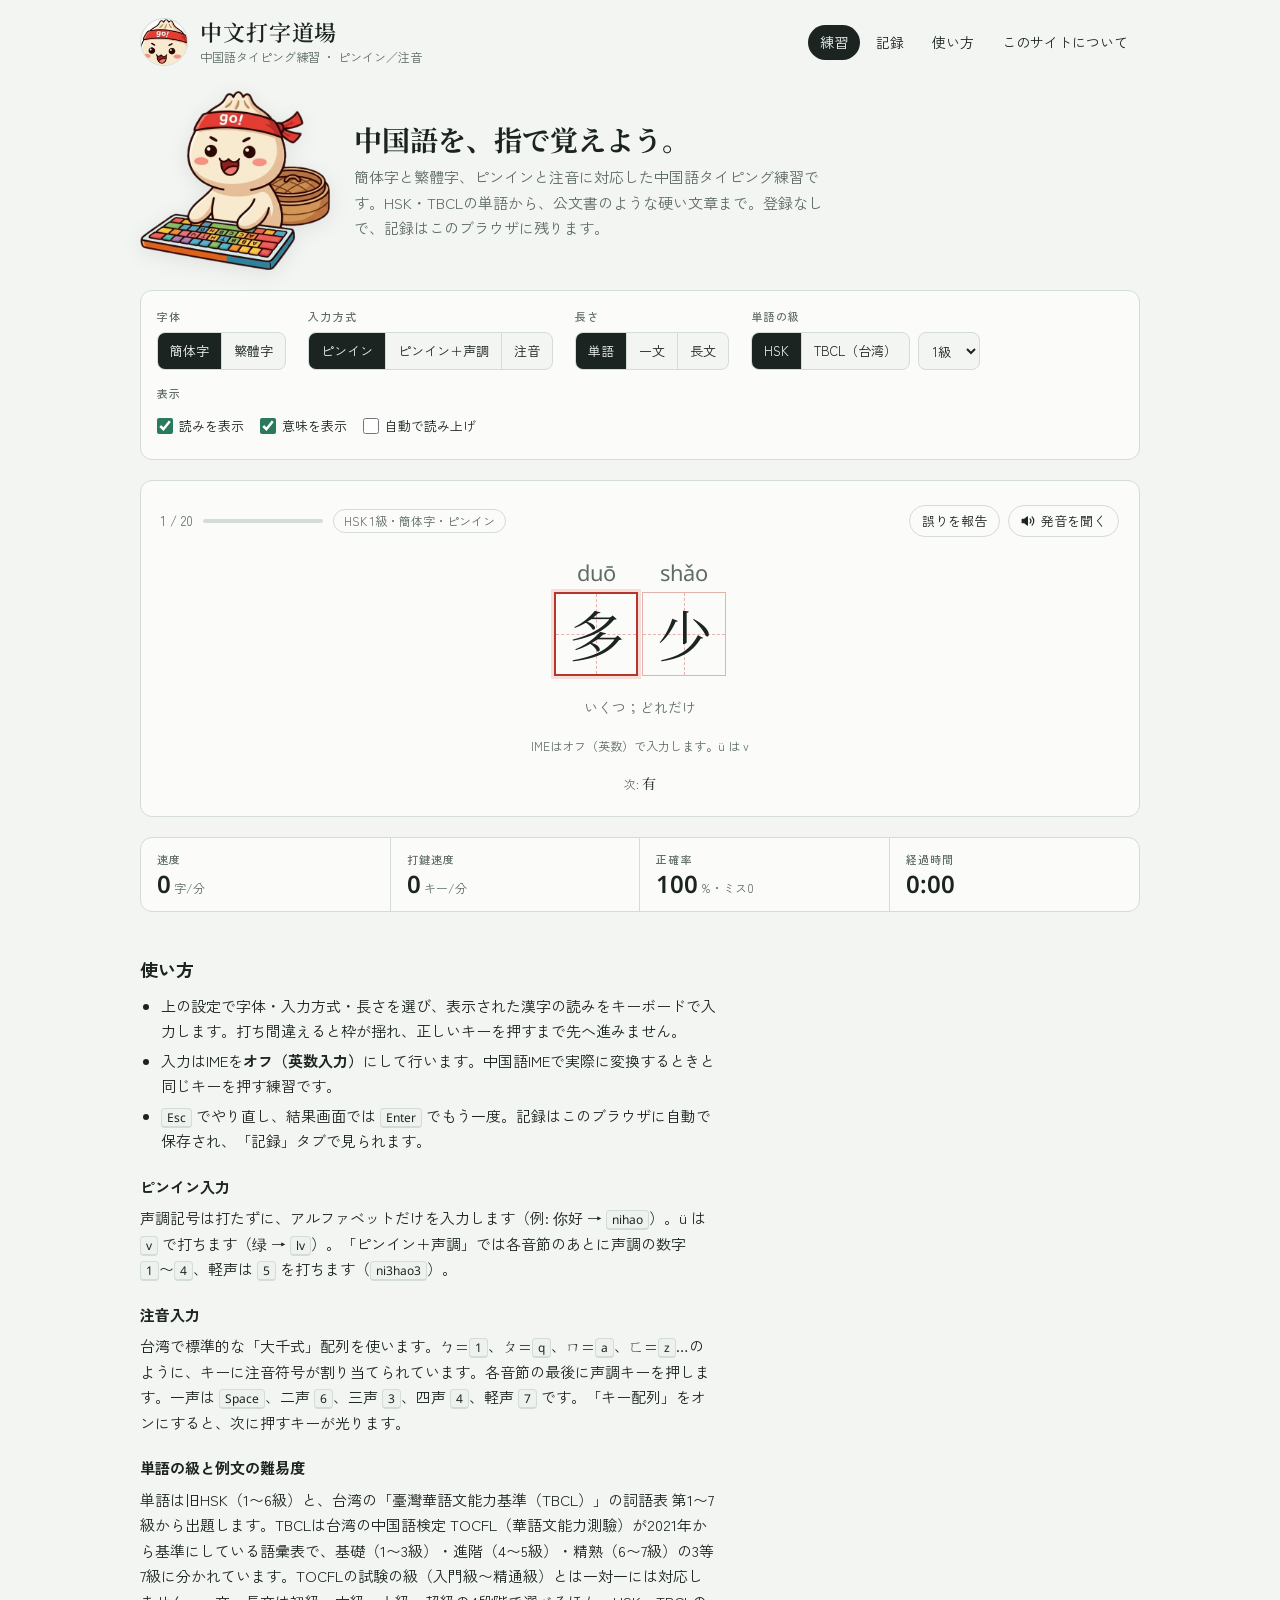
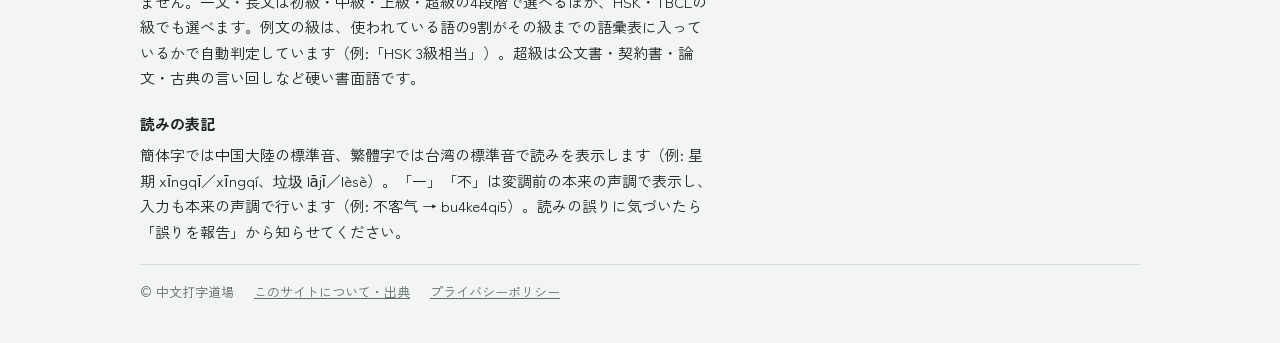
==== index.html @ 404eafd1 "肉まんのキャラクターをサイトに追加 - ヘッダーのロゴとファビコンをキャラクターの顔に - 練習画面の冒頭にキャラクターと紹介文 - 結果画面にキャラクター（ノーミス・自己ベストのときは跳ねる。動きを" ====
<!doctype html>
<html lang="ja">
<head>
<meta charset="utf-8">
<meta name="viewport" content="width=device-width, initial-scale=1, viewport-fit=cover">
<title>中文打字道場 | 中国語タイピング練習（ピンイン・注音）</title>
<meta name="description" content="中国語のタイピングを無料で練習できるサイト。簡体字・繁体字、ピンイン・注音入力に対応。HSK1〜6級と台湾のTBCL（TOCFLの基準）1〜7級の単語、初級〜超級の例文で、入力速度と正確さを記録しながら練習できます。">
<meta property="og:title" content="中文打字道場 — 中国語タイピング練習">
<meta property="og:description" content="簡体字・繁体字、ピンイン・注音に対応した中国語タイピング練習サイト。">
<meta property="og:type" content="website">
<meta property="og:url" content="https://yamataku14.github.io/chinese-typing-dojo/">
<meta property="og:image" content="https://yamataku14.github.io/chinese-typing-dojo/assets/img/og-image.jpg">
<meta name="twitter:card" content="summary_large_image">
<link rel="icon" href="assets/img/mascot-face.png" type="image/png">
<link rel="apple-touch-icon" href="assets/img/mascot-face.png">
<link rel="preconnect" href="https://fonts.googleapis.com">
<link rel="preconnect" href="https://fonts.gstatic.com" crossorigin>
<link rel="stylesheet" href="https://fonts.googleapis.com/css2?family=Noto+Serif+SC:wght@400;600&family=Noto+Serif+TC:wght@400;600&family=Noto+Sans:wght@400;600&family=Noto+Sans+TC:wght@400;500&family=Zen+Kaku+Gothic+New:wght@400;500;700&display=swap">
<link rel="stylesheet" href="assets/css/style.css">
<script type="module" src="assets/js/ads.js"></script>
</head>
<body>
<div class="wrap">
  <header class="site-head">
    <a class="brand" href="./">
      <img class="brand-face" src="assets/img/mascot-face.png" alt="" width="48" height="48">
      <span>
        <p class="brand-name">中文打字道場</p>
        <p class="brand-sub">中国語タイピング練習 ・ ピンイン／注音</p>
      </span>
    </a>
    <nav class="nav" aria-label="ページ">
      <a href="#practice" data-view="practice" aria-current="page">練習</a>
      <a href="#records" data-view="records">記録</a>
      <a href="#guide">使い方</a>
      <a href="about.html">このサイトについて</a>
    </nav>
  </header>

  <main class="wrap" id="practiceView">
    <section class="intro">
      <img class="intro-mascot" src="assets/img/mascot.png" alt="鉢巻きをしてキーボードを打つ肉まんのキャラクター" width="520" height="491">
      <div class="intro-text">
        <h1>中国語を、指で覚えよう。</h1>
        <p>簡体字と繁體字、ピンインと注音に対応した中国語タイピング練習です。HSK・TBCLの単語から、公文書のような硬い文章まで。登録なしで、記録はこのブラウザに残ります。</p>
      </div>
    </section>
    <div class="controls" id="controls">
      <div class="group">
        <span class="label">字体</span>
        <div class="seg" data-key="script">
          <button type="button" data-v="simp">簡体字</button>
          <button type="button" data-v="trad">繁體字</button>
        </div>
      </div>
      <div class="group">
        <span class="label">入力方式</span>
        <div class="seg" data-key="input">
          <button type="button" data-v="pinyin">ピンイン</button>
          <button type="button" data-v="tone">ピンイン＋声調</button>
          <button type="button" data-v="zhuyin">注音</button>
        </div>
      </div>
      <div class="group">
        <span class="label">長さ</span>
        <div class="seg" data-key="length">
          <button type="button" data-v="word">単語</button>
          <button type="button" data-v="sentence">一文</button>
          <button type="button" data-v="passage">長文</button>
        </div>
      </div>
      <div class="group" id="wordGroup">
        <span class="label">単語の級</span>
        <div style="display:flex; gap:8px; flex-wrap:wrap">
          <div class="seg" data-key="source">
            <button type="button" data-v="hsk">HSK</button>
            <button type="button" data-v="tocfl">TBCL（台湾）</button>
          </div>
          <select id="levelSel" aria-label="級"></select>
        </div>
      </div>
      <div class="group" id="diffGroup">
        <span class="label">例文の難易度</span>
        <div style="display:flex; gap:8px; flex-wrap:wrap">
          <div class="seg" data-key="textBasis">
            <button type="button" data-v="difficulty">4段階</button>
            <button type="button" data-v="hsk">HSK級</button>
            <button type="button" data-v="tbcl">TBCL級</button>
          </div>
          <div class="seg" data-key="difficulty" id="diffSeg">
            <button type="button" data-v="beginner">初級</button>
            <button type="button" data-v="intermediate">中級</button>
            <button type="button" data-v="advanced">上級</button>
            <button type="button" data-v="expert">超級</button>
          </div>
          <select id="textLevelSel" aria-label="例文の級"></select>
        </div>
      </div>
      <div class="group">
        <span class="label">表示</span>
        <div class="toggles">
          <label class="toggle"><input type="checkbox" id="showReading"> 読みを表示</label>
          <label class="toggle"><input type="checkbox" id="showMeaning"> 意味を表示</label>
          <label class="toggle"><input type="checkbox" id="autoSpeak"> 自動で読み上げ</label>
          <label class="toggle" id="kbdToggle"><input type="checkbox" id="showKeyboard"> キー配列</label>
        </div>
      </div>
    </div>

    <section class="desk" id="desk" aria-label="タイピング練習">
      <input id="typer" type="text" autocomplete="off" autocorrect="off" autocapitalize="off" spellcheck="false" aria-label="入力欄">
      <div id="play">
        <div style="display:flex; flex-direction:column; gap:16px">
          <div class="desk-top">
            <div class="progress"><span id="count">–</span><span class="bar"><i id="barFill"></i></span><span class="tag" id="courseTag"></span><span class="tag" id="itemLevel" hidden></span></div>
            <div style="display:flex; gap:8px; flex-wrap:wrap">
            <button type="button" class="pill-btn" id="reportBtn">誤りを報告</button>
            <button type="button" class="pill-btn" id="speakBtn">
              <svg viewBox="0 0 24 24" fill="none" stroke="currentColor" stroke-width="2" stroke-linecap="round" stroke-linejoin="round" aria-hidden="true"><path d="M11 5 6 9H2v6h4l5 4V5z" fill="currentColor"/><path d="M15.5 8.5a5 5 0 0 1 0 7"/><path d="M19 5a10 10 0 0 1 0 14"/></svg>
              発音を聞く
            </button>
            </div>
          </div>
          <div class="stage" id="stage"><div class="line" id="line"><p class="loading">読み込み中…</p></div></div>
          <p class="meaning" id="meaning"></p>
          <p class="source" id="itemSrc" hidden>話題の出典: <a target="_blank" rel="noopener"></a></p>
          <p class="hint" id="hint"></p>
          <div class="kbd" id="kbd" hidden></div>
          <p class="next" id="next"></p>
        </div>
      </div>
      <div id="result" class="result" hidden></div>
      <div id="report" class="report" hidden></div>
    </section>

    <div class="stats">
      <div class="stat"><span class="label">速度</span><span class="v" id="sCpm">0<small>字/分</small></span></div>
      <div class="stat"><span class="label">打鍵速度</span><span class="v" id="sKpm">0<small>キー/分</small></span></div>
      <div class="stat"><span class="label">正確率</span><span class="v" id="sAcc">100<small>%</small></span></div>
      <div class="stat"><span class="label">経過時間</span><span class="v" id="sTime">0:00</span></div>
    </div>

    <aside class="ad-slot" data-slot="belowPractice" hidden></aside>

    <article class="article" id="guide">
      <h2>使い方</h2>
      <ul>
        <li>上の設定で字体・入力方式・長さを選び、表示された漢字の読みをキーボードで入力します。打ち間違えると枠が揺れ、正しいキーを押すまで先へ進みません。</li>
        <li>入力はIMEを<strong>オフ（英数入力）</strong>にして行います。中国語IMEで実際に変換するときと同じキーを押す練習です。</li>
        <li><kbd>Esc</kbd> でやり直し、結果画面では <kbd>Enter</kbd> でもう一度。記録はこのブラウザに自動で保存され、「記録」タブで見られます。</li>
      </ul>
      <h3>ピンイン入力</h3>
      <p>声調記号は打たずに、アルファベットだけを入力します（例: 你好 → <kbd>nihao</kbd>）。ü は <kbd>v</kbd> で打ちます（绿 → <kbd>lv</kbd>）。「ピンイン＋声調」では各音節のあとに声調の数字 <kbd>1</kbd>〜<kbd>4</kbd>、軽声は <kbd>5</kbd> を打ちます（<kbd>ni3hao3</kbd>）。</p>
      <h3>注音入力</h3>
      <p>台湾で標準的な「大千式」配列を使います。ㄅ=<kbd>1</kbd>、ㄆ=<kbd>q</kbd>、ㄇ=<kbd>a</kbd>、ㄈ=<kbd>z</kbd>…のように、キーに注音符号が割り当てられています。各音節の最後に声調キーを押します。一声は <kbd>Space</kbd>、二声 <kbd>6</kbd>、三声 <kbd>3</kbd>、四声 <kbd>4</kbd>、軽声 <kbd>7</kbd> です。「キー配列」をオンにすると、次に押すキーが光ります。</p>
      <h3>単語の級と例文の難易度</h3>
      <p>単語は旧HSK（1〜6級）と、台湾の「臺灣華語文能力基準（TBCL）」の詞語表 第1〜7級から出題します。TBCLは台湾の中国語検定 TOCFL（華語文能力測驗）が2021年から基準にしている語彙表で、基礎（1〜3級）・進階（4〜5級）・精熟（6〜7級）の3等7級に分かれています。TOCFLの試験の級（入門級〜精通級）とは一対一には対応しません。一文・長文は初級・中級・上級・超級の4段階で選べるほか、HSK・TBCLの級でも選べます。例文の級は、使われている語の9割がその級までの語彙表に入っているかで自動判定しています（例:「HSK 3級相当」）。超級は公文書・契約書・論文・古典の言い回しなど硬い書面語です。</p>
      <h3>読みの表記</h3>
      <p>簡体字では中国大陸の標準音、繁體字では台湾の標準音で読みを表示します（例: 星期 xīngqī／xīngqí、垃圾 lājī／lèsè）。「一」「不」は変調前の本来の声調で表示し、入力も本来の声調で行います（例: 不客气 → bu4ke4qi5）。読みの誤りに気づいたら「誤りを報告」から知らせてください。</p>
    </article>
  </main>

  <main class="wrap" id="recordsView" hidden>
    <div id="recordsBody"></div>
  </main>

  <aside class="ad-slot" data-slot="footer" hidden></aside>

  <footer class="site-foot">
    <span>© 中文打字道場</span>
    <a href="about.html">このサイトについて・出典</a>
    <a href="privacy.html">プライバシーポリシー</a>
  </footer>
</div>
<script type="module" src="assets/js/app.js"></script>
</body>
</html>
---- assets/css/style.css ----
/* 中文打字道場 — 田字格の練習机。紙の地色、墨の文字、朱の印を差し色に */
:root {
  --paper: #f2f5f1;
  --surface: #fbfcfa;
  --ink: #1c2421;
  --muted: #5f6c66;
  --line: #d3dcd6;
  --grid: #e3b3ab;
  --seal: #b5342b;
  --jade: #2a7a5e;
  --jade-soft: #dcefe6;
  --seal-soft: #f6dedb;
  --key: #eef2ef;
  --f-han: "Noto Serif SC", "Noto Serif TC", "Songti SC", "PMingLiU", serif;
  --f-ui: "Zen Kaku Gothic New", "Hiragino Sans", "Yu Gothic", system-ui, sans-serif;
  --f-py: "Noto Sans", "Helvetica Neue", Arial, sans-serif;
  --f-zy: "Noto Sans TC", "PingFang TC", "Microsoft JhengHei", sans-serif;
  color-scheme: light;
}
@media (prefers-color-scheme: dark) {
  :root:not([data-theme="light"]) {
    --paper: #131816; --surface: #1a201e; --ink: #e5ebe7; --muted: #95a39c; --line: #2c3632;
    --grid: #5b302b; --seal: #e26a5f; --jade: #5fc49d; --jade-soft: #1d3a2f; --seal-soft: #3f2321; --key: #222a27;
    color-scheme: dark;
  }
}
:root[data-theme="dark"] {
  --paper: #131816; --surface: #1a201e; --ink: #e5ebe7; --muted: #95a39c; --line: #2c3632;
  --grid: #5b302b; --seal: #e26a5f; --jade: #5fc49d; --jade-soft: #1d3a2f; --seal-soft: #3f2321; --key: #222a27;
  color-scheme: dark;
}

* { box-sizing: border-box; }
[hidden] { display: none !important; }
html { -webkit-text-size-adjust: 100%; }
body {
  margin: 0; background: var(--paper); color: var(--ink); font-family: var(--f-ui); font-size: 15px; line-height: 1.7;
  padding-left: max(16px, env(safe-area-inset-left, 0px));
  padding-right: max(16px, env(safe-area-inset-right, 0px));
  padding-block: 0 40px;
}
a { color: var(--jade); }
button, select, input { font: inherit; }
button:focus-visible, select:focus-visible, input:focus-visible, a:focus-visible { outline: 2px solid var(--seal); outline-offset: 2px; }
.wrap { max-width: 1000px; margin: 0 auto; display: flex; flex-direction: column; gap: 20px; }

/* ヘッダー */
.site-head {
  display: flex; align-items: center; justify-content: space-between; gap: 12px 20px; flex-wrap: wrap;
  padding-block: 18px 4px;
}
.brand { display: flex; align-items: center; gap: 12px; text-decoration: none; color: var(--ink); }
.brand-face { width: 48px; height: 48px; border-radius: 50%; background: var(--surface); border: 1px solid var(--line); flex: none; object-fit: cover; }

/* 冒頭の紹介（キャラクター） */
.intro { display: flex; align-items: center; gap: 8px 24px; }
.intro-mascot { width: clamp(110px, 20vw, 190px); height: auto; flex: none; filter: drop-shadow(0 4px 10px rgba(0,0,0,.08)); }
.intro-text { display: flex; flex-direction: column; gap: 6px; min-width: 0; max-width: 60ch; }
.intro h1 { font-family: var(--f-han); font-size: clamp(20px, 3.4vw, 28px); margin: 0; text-wrap: balance; line-height: 1.35; }
.intro p { margin: 0; color: var(--muted); }
.result-mascot { width: 120px; height: auto; }
.result-mascot.cheer { animation: hop .6s ease-out 2; }
@keyframes hop { 30% { transform: translateY(-10px) rotate(-3deg); } 60% { transform: translateY(0) rotate(2deg); } }

.seal {
  width: 44px; height: 44px; border-radius: 6px; background: var(--seal); color: var(--paper); flex: none;
  font-family: var(--f-han); font-weight: 600; font-size: 15px; line-height: 1.05;
  display: grid; grid-template-columns: 1fr 1fr; place-items: center; padding: 5px;
}
.brand-name { font-family: var(--f-han); font-weight: 600; font-size: 22px; letter-spacing: .04em; margin: 0; line-height: 1.3; }
.brand-sub { color: var(--muted); font-size: 12px; margin: 0; }
.nav { display: flex; gap: 4px; flex-wrap: wrap; }
.nav a {
  text-decoration: none; color: var(--ink); padding: 6px 12px; border-radius: 999px; font-size: 14px;
}
.nav a[aria-current="page"] { background: var(--ink); color: var(--paper); }
.nav a:hover:not([aria-current="page"]) { background: var(--jade-soft); }

/* 設定 */
.controls {
  display: flex; flex-wrap: wrap; gap: 14px 22px; align-items: flex-end;
  padding: 16px; border: 1px solid var(--line); border-radius: 12px; background: var(--surface);
}
.group { display: flex; flex-direction: column; gap: 6px; min-width: 0; }
.label { font-size: 11px; letter-spacing: .12em; color: var(--muted); font-weight: 500; }
.seg { display: inline-flex; flex-wrap: wrap; border: 1px solid var(--line); border-radius: 8px; overflow: hidden; background: var(--paper); }
.seg button {
  font-size: 13px; border: 0; background: transparent; color: var(--ink);
  padding: 7px 12px; cursor: pointer; border-right: 1px solid var(--line);
}
.seg button:last-child { border-right: 0; }
.seg button[aria-pressed="true"] { background: var(--ink); color: var(--paper); }
.seg button:hover:not([aria-pressed="true"]) { background: var(--jade-soft); }
select {
  font-size: 13px; padding: 7px 10px; border: 1px solid var(--line); border-radius: 8px;
  background: var(--paper); color: var(--ink);
}
.toggles { display: flex; gap: 6px 16px; flex-wrap: wrap; }
.toggle { display: inline-flex; align-items: center; gap: 6px; font-size: 13px; cursor: pointer; padding-block: 6px; }
.toggle input { accent-color: var(--jade); width: 16px; height: 16px; margin: 0; }

/* 練習机 */
.desk {
  position: relative; background: var(--surface); border: 1px solid var(--line); border-radius: 12px;
  padding: 24px 20px 20px; display: flex; flex-direction: column; gap: 16px; cursor: text; min-height: 320px;
}
.desk-top { display: flex; justify-content: space-between; align-items: center; gap: 12px; font-size: 13px; color: var(--muted); flex-wrap: wrap; }
.progress { display: flex; align-items: center; gap: 6px 10px; flex-wrap: wrap; font-variant-numeric: tabular-nums; }
#count { white-space: nowrap; }
.bar { width: 120px; height: 4px; background: var(--line); border-radius: 2px; overflow: hidden; }
.bar i { display: block; height: 100%; background: var(--jade); width: 0; transition: width .2s; }
.tag { border: 1px solid var(--line); border-radius: 999px; padding: 1px 10px; font-size: 12px; }
.pill-btn {
  font-size: 13px; color: var(--ink); background: transparent; border: 1px solid var(--line);
  border-radius: 999px; padding: 4px 12px; cursor: pointer; display: inline-flex; align-items: center; gap: 6px;
}
.pill-btn:hover { border-color: var(--jade); }
.pill-btn svg { width: 14px; height: 14px; }

.stage { max-height: min(56vh, 520px); overflow-y: auto; padding: 4px 2px; }
.line { display: flex; flex-wrap: wrap; justify-content: center; gap: 8px 4px; }
.line.passage { justify-content: flex-start; }
.cell { display: flex; flex-direction: column; align-items: center; gap: 3px; --sz: clamp(54px, 11vw, 84px); min-width: var(--sz); }
.line.sentence .cell { --sz: clamp(40px, 7.6vw, 60px); }
.line.passage .cell { --sz: clamp(34px, 6vw, 46px); }
.rd {
  font-family: var(--f-py); font-size: max(11px, calc(var(--sz) * .26)); min-height: 1.45em; line-height: 1.45;
  color: var(--muted); white-space: nowrap;
}
.rd.zy { font-family: var(--f-zy); letter-spacing: -.02em; }
.rd .t { color: var(--jade); font-weight: 600; }
.rd .tone { font-size: .8em; color: var(--seal); margin-left: 1px; }
.han {
  width: var(--sz); height: var(--sz); position: relative; display: grid; place-items: center;
  font-family: var(--f-han); font-size: calc(var(--sz) * .66); line-height: 1;
  border: 1.5px solid var(--grid); background: var(--surface); transition: color .15s, background .15s;
}
.han::before, .han::after { content: ""; position: absolute; pointer-events: none; }
.han::before { left: 0; right: 0; top: 50%; border-top: 1px dashed var(--grid); }
.han::after { top: 0; bottom: 0; left: 50%; border-left: 1px dashed var(--grid); }
.han span { position: relative; z-index: 1; }
.cell.punct { min-width: 0; }
.cell.punct .han { border-color: transparent; background: transparent; width: calc(var(--sz) * .55); }
.cell.punct .han::before, .cell.punct .han::after { display: none; }
.cell.cur .han { border-color: var(--seal); border-width: 2px; box-shadow: 0 0 0 3px var(--seal-soft); }
.cell.done .han { color: var(--jade); background: var(--jade-soft); }
.cell.miss .han { animation: shake .25s; background: var(--seal-soft); }
@keyframes shake { 25% { transform: translateX(-3px); } 75% { transform: translateX(3px); } }

.meaning { text-align: center; color: var(--muted); font-size: 14px; margin: 0; max-width: 70ch; margin-inline: auto; }
.source { text-align: center; color: var(--muted); font-size: 12px; margin: 4px 0 0; }
.source a { color: inherit; }
.hint { text-align: center; font-size: 12px; color: var(--muted); margin: 0; min-height: 1.6em; }
.hint.warn { color: var(--seal); font-weight: 500; }
.next { text-align: center; font-size: 12px; color: var(--muted); margin: 0; }
.next b { font-family: var(--f-han); font-weight: 400; color: var(--ink); font-size: 14px; }
#typer { position: absolute; left: 0; top: 0; width: 1px; height: 1px; opacity: 0; font-size: 16px; border: 0; padding: 0; }
.loading { text-align: center; color: var(--muted); padding: 60px 0; }

/* 注音キーボード */
.kbd { display: flex; flex-direction: column; gap: 5px; align-items: center; overflow-x: auto; padding-bottom: 2px; }
.kbd-row { display: flex; gap: 5px; }
.kbd-row:nth-child(2) { margin-left: 18px; } .kbd-row:nth-child(3) { margin-left: 30px; } .kbd-row:nth-child(4) { margin-left: 44px; }
.key {
  width: 40px; height: 42px; border: 1px solid var(--line); border-radius: 6px; background: var(--key);
  display: flex; flex-direction: column; align-items: center; justify-content: center; line-height: 1.1; flex: none;
}
.key b { font-family: var(--f-zy); font-size: 16px; font-weight: 500; }
.key small { font-family: var(--f-py); font-size: 10px; color: var(--muted); }
.key.space { width: 220px; }
.key.on { background: var(--seal); border-color: var(--seal); color: #fff; }
.key.on small { color: #fff; }

/* 数値 */
.stats { display: grid; grid-template-columns: repeat(4, 1fr); border: 1px solid var(--line); border-radius: 12px; background: var(--surface); }
.stat { padding: 12px 16px; border-right: 1px solid var(--line); display: flex; flex-direction: column; gap: 2px; min-width: 0; }
.stat:last-child { border-right: 0; }
.stat .v { font-family: var(--f-py); font-size: 24px; font-weight: 600; font-variant-numeric: tabular-nums; line-height: 1.2; }
.stat .v small { font-size: 12px; font-weight: 400; color: var(--muted); margin-left: 3px; font-family: var(--f-ui); }

/* 結果 */
.result { display: flex; flex-direction: column; align-items: center; gap: 16px; text-align: center; padding-block: 8px; }
.result h2 { font-family: var(--f-han); font-weight: 600; font-size: 22px; margin: 0; }
.big { display: flex; gap: 28px; flex-wrap: wrap; justify-content: center; }
.big div { display: flex; flex-direction: column; }
.big .v { font-family: var(--f-py); font-size: 38px; font-weight: 600; line-height: 1.1; font-variant-numeric: tabular-nums; }
.big .k { font-size: 12px; color: var(--muted); letter-spacing: .08em; }
.best { font-size: 13px; color: var(--muted); margin: 0; }
.best.new { color: var(--seal); font-weight: 700; }
.chips { display: flex; gap: 8px; flex-wrap: wrap; justify-content: center; }
.chips span { border: 1px solid var(--line); border-radius: 999px; padding: 2px 12px; font-family: var(--f-py); font-size: 14px; }
.chips span em { font-style: normal; color: var(--seal); font-size: 12px; margin-left: 4px; }
.actions { display: flex; gap: 10px; flex-wrap: wrap; justify-content: center; }
.primary {
  font-weight: 700; background: var(--seal); color: #fff; border: 0; border-radius: 8px; padding: 10px 22px; cursor: pointer;
}
.primary:hover { filter: brightness(1.08); }
.secondary {
  font-weight: 500; background: transparent; color: var(--ink); border: 1px solid var(--line); border-radius: 8px; padding: 9px 18px; cursor: pointer;
}
.secondary:hover { border-color: var(--jade); }
.danger { color: var(--seal); }

/* 誤りの報告 */
.report {
  border-top: 1px dashed var(--line); padding-top: 16px; display: flex; flex-direction: column; gap: 12px; cursor: auto;
}
.report-head { display: flex; justify-content: space-between; align-items: center; gap: 12px; }
.report h3 { margin: 0; font-size: 15px; }
.field { display: flex; flex-direction: column; gap: 6px; border: 0; padding: 0; margin: 0; min-width: 0; }
.field legend { padding: 0; margin-bottom: 6px; }
.report select { max-width: 100%; }
.report textarea {
  font: inherit; font-size: 14px; padding: 8px 10px; border: 1px solid var(--line); border-radius: 8px;
  background: var(--paper); color: var(--ink); resize: vertical; width: 100%;
}
a.primary { text-decoration: none; display: inline-block; }

/* 記録 */
.panel { background: var(--surface); border: 1px solid var(--line); border-radius: 12px; padding: 20px; display: flex; flex-direction: column; gap: 14px; min-width: 0; }
.panel h2 { font-size: 16px; margin: 0; }
.chart svg { width: 100%; height: auto; display: block; }
.chart text { fill: var(--muted); font-family: var(--f-py); font-size: 11px; }
.table-wrap { overflow-x: auto; }
table { border-collapse: collapse; width: 100%; font-size: 13px; font-variant-numeric: tabular-nums; }
th, td { text-align: left; padding: 7px 10px; border-bottom: 1px solid var(--line); white-space: nowrap; }
th { font-weight: 500; color: var(--muted); font-size: 12px; }
td.num, th.num { text-align: right; }
.empty { color: var(--muted); margin: 0; }
.note { font-size: 12px; color: var(--muted); margin: 0; }
.confirm { display: flex; gap: 10px; align-items: center; flex-wrap: wrap; font-size: 13px; }

/* 広告枠 */
.ad-slot { min-height: 100px; display: flex; flex-direction: column; align-items: center; gap: 4px; }
.ad-slot::before { content: "スポンサーリンク"; font-size: 10px; color: var(--muted); letter-spacing: .1em; }
.ad-slot ins { width: 100%; }

/* 読み物 */
.article { max-width: 72ch; display: flex; flex-direction: column; gap: 6px; }
.article h1 { font-family: var(--f-han); font-size: 26px; margin: 10px 0 6px; text-wrap: balance; }
.article h2 { font-size: 18px; margin: 22px 0 2px; text-wrap: balance; }
.article h3 { font-size: 15px; margin: 14px 0 0; }
.article p, .article li { margin: 0; }
.article ul { margin: 0; padding-left: 1.4em; display: flex; flex-direction: column; gap: 4px; }
kbd { font-family: var(--f-py); font-size: 12px; border: 1px solid var(--line); border-bottom-width: 2px; border-radius: 4px; padding: 0 5px; background: var(--key); }

.site-foot { border-top: 1px solid var(--line); padding-top: 16px; display: flex; gap: 8px 20px; flex-wrap: wrap; font-size: 13px; color: var(--muted); }
.site-foot a { color: var(--muted); }

@media (max-width: 640px) {
  .stats { grid-template-columns: repeat(2, 1fr); }
  .stat:nth-child(2) { border-right: 0; }
  .stat:nth-child(-n+2) { border-bottom: 1px solid var(--line); }
  .desk { padding: 18px 10px 14px; }
  .bar { width: 70px; }
  .key { width: 28px; height: 36px; } .key b { font-size: 13px; } .key.space { width: 150px; }
  .kbd-row:nth-child(n) { margin-left: 0; }
  .kbd-row { gap: 3px; } .kbd { gap: 3px; }
}
@media (max-width: 520px) {
  .intro { gap: 4px 14px; }
  .intro p { font-size: 13px; }
}
@media (prefers-reduced-motion: reduce) {
  .result-mascot.cheer { animation: none; }
  .cell.miss .han { animation: none; }
  .bar i, .han { transition: none; }
}
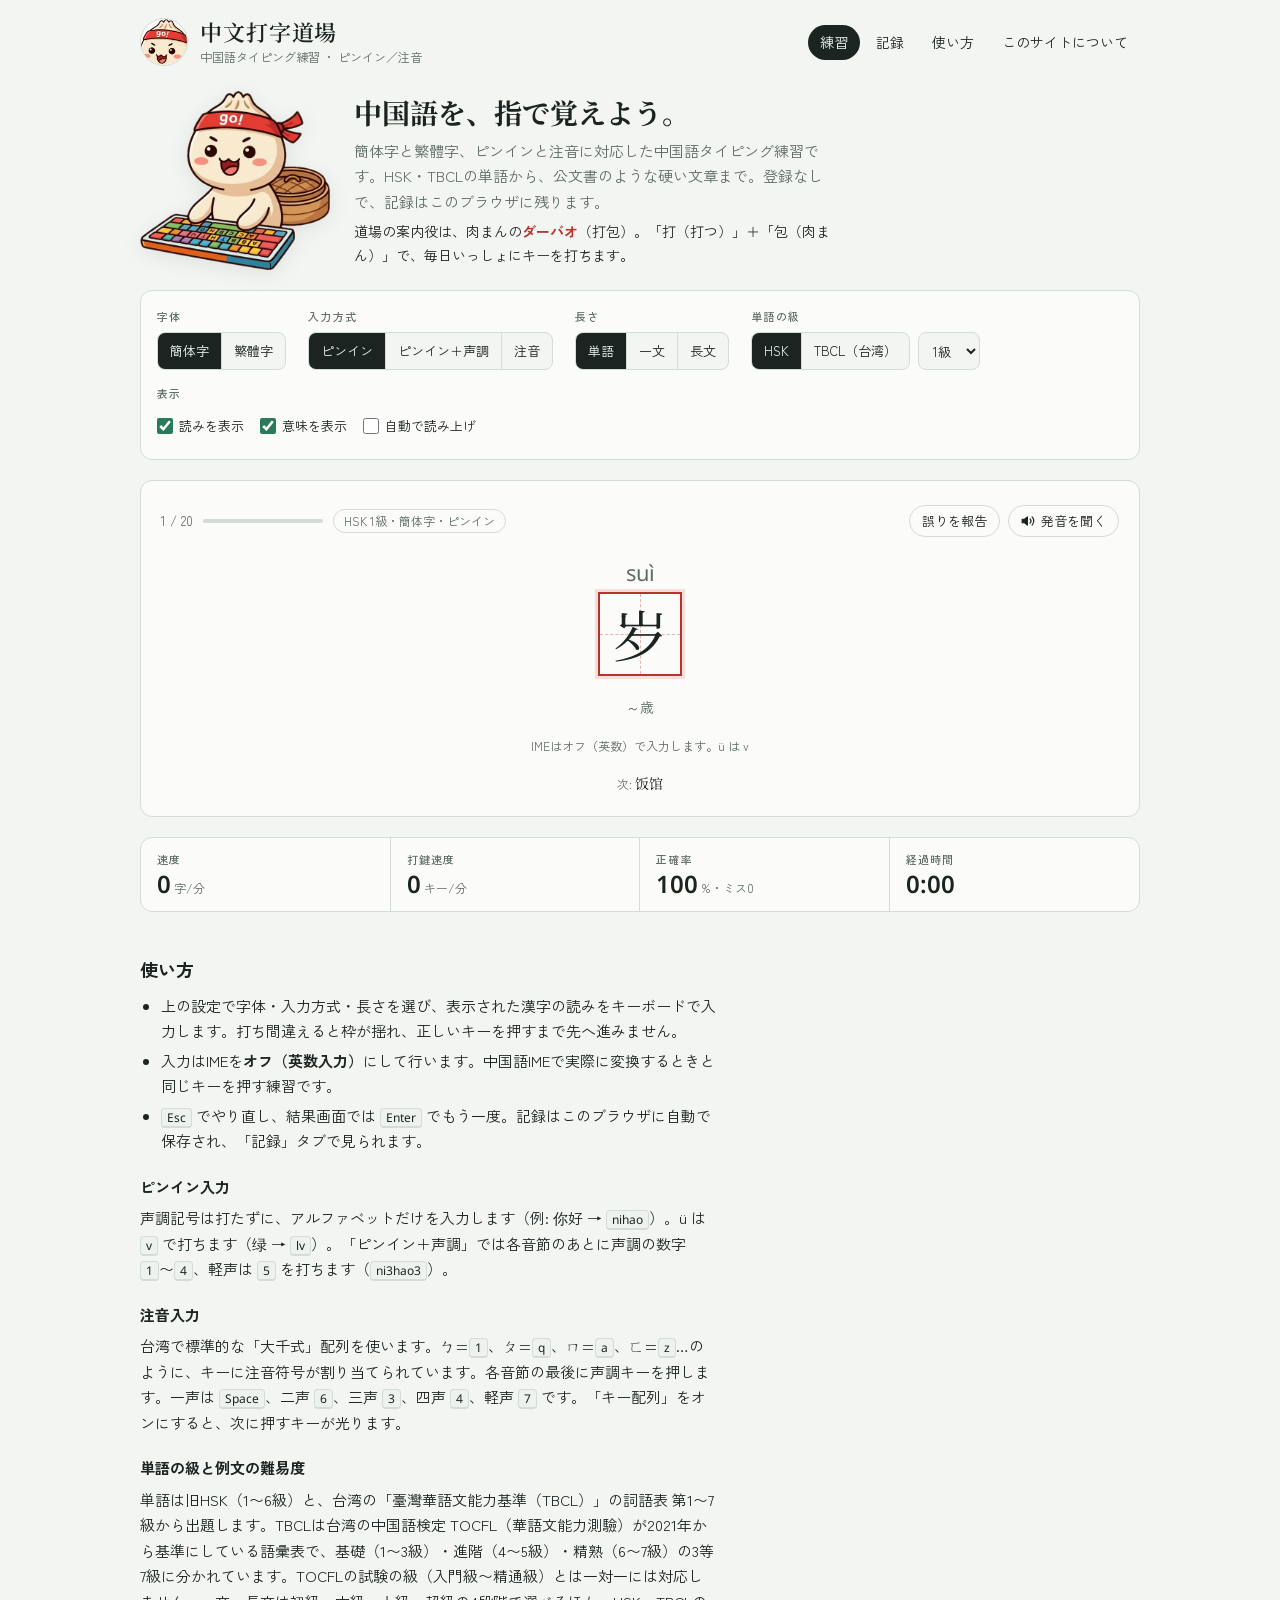
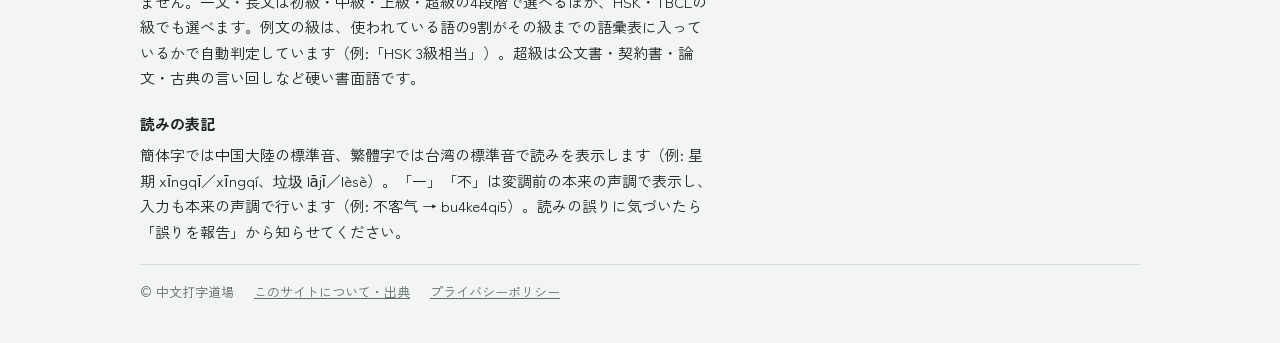
==== commit 6cb122c7: "キャラクターの名前を「ダーバオ（打包）」に 紹介文・結果画面のひとこと・このサイトについてに名前と由来を追加。  Co-Authored-By: Claude Opus 5.5 <noreply@an" ====
--- a/index.html
+++ b/index.html
@@ -39,10 +39,11 @@
 
   <main class="wrap" id="practiceView">
     <section class="intro">
-      <img class="intro-mascot" src="assets/img/mascot.png" alt="鉢巻きをしてキーボードを打つ肉まんのキャラクター" width="520" height="491">
+      <img class="intro-mascot" src="assets/img/mascot.png" alt="鉢巻きをしてキーボードを打つ肉まんのキャラクター、ダーバオ" width="520" height="491">
       <div class="intro-text">
         <h1>中国語を、指で覚えよう。</h1>
         <p>簡体字と繁體字、ピンインと注音に対応した中国語タイピング練習です。HSK・TBCLの単語から、公文書のような硬い文章まで。登録なしで、記録はこのブラウザに残ります。</p>
+        <p class="intro-name">道場の案内役は、肉まんの<strong>ダーバオ</strong>（打包）。「打（打つ）」＋「包（肉まん）」で、毎日いっしょにキーを打ちます。</p>
       </div>
     </section>
     <div class="controls" id="controls">
--- a/assets/css/style.css
+++ b/assets/css/style.css
@@ -58,6 +58,8 @@
 .intro-text { display: flex; flex-direction: column; gap: 6px; min-width: 0; max-width: 60ch; }
 .intro h1 { font-family: var(--f-han); font-size: clamp(20px, 3.4vw, 28px); margin: 0; text-wrap: balance; line-height: 1.35; }
 .intro p { margin: 0; color: var(--muted); }
+.intro .intro-name { color: var(--ink); font-size: 14px; }
+.intro-name strong { color: var(--seal); }
 .result-mascot { width: 120px; height: auto; }
 .result-mascot.cheer { animation: hop .6s ease-out 2; }
 @keyframes hop { 30% { transform: translateY(-10px) rotate(-3deg); } 60% { transform: translateY(0) rotate(2deg); } }
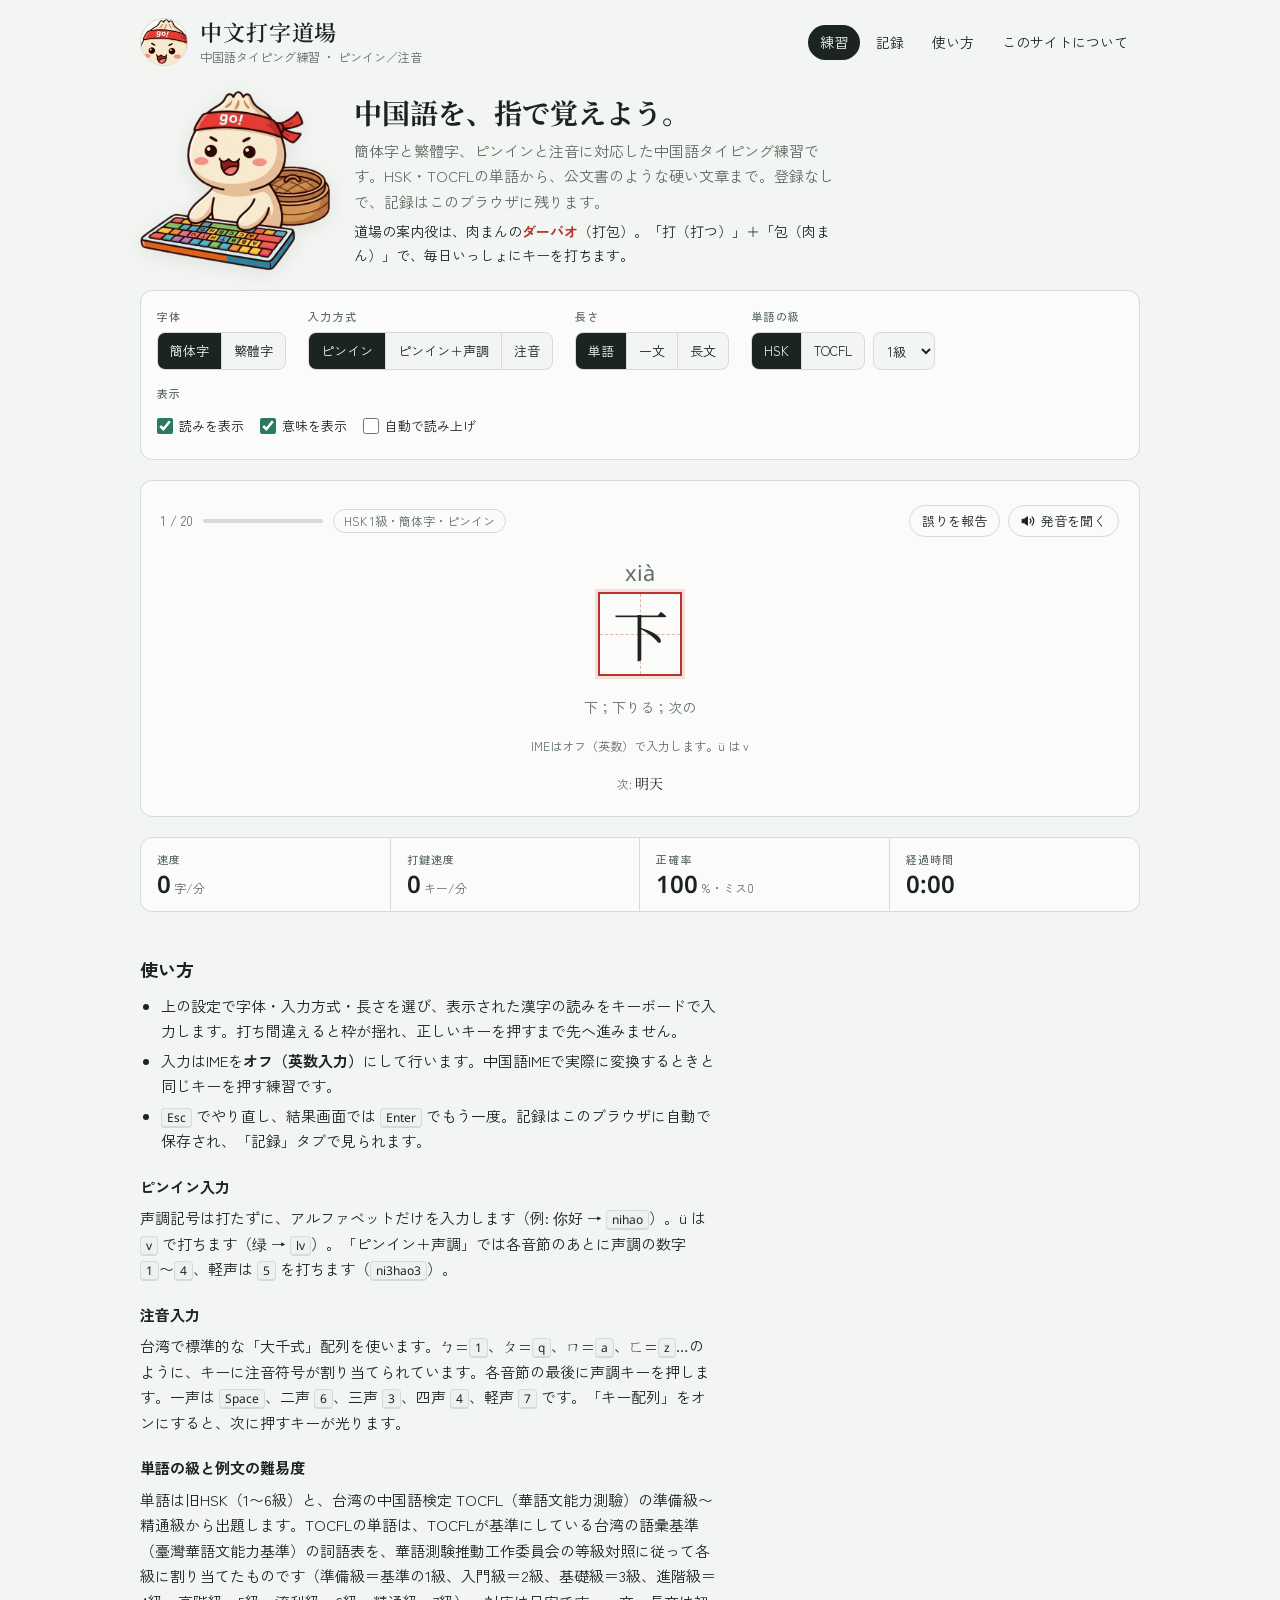
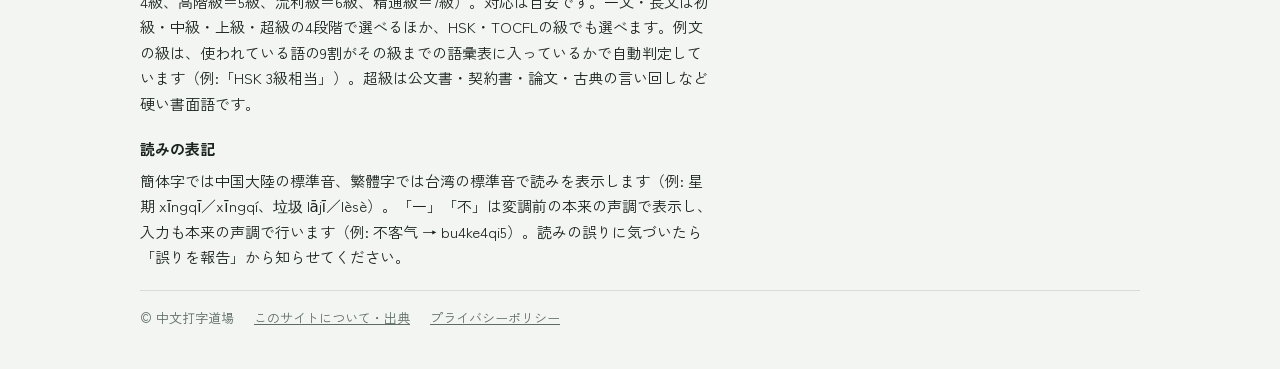
==== commit bb814846: "台湾の単語・例文の級を TOCFL の級名（準備級〜精通級）で表示 語彙基準（TBCL）の第1〜7級を、華測会の等級対照に従って 準備級・入門級・基礎級・進階級・高階級・流利級・精通級に当てる。 内部" ====
--- a/index.html
+++ b/index.html
@@ -4,7 +4,7 @@
 <meta charset="utf-8">
 <meta name="viewport" content="width=device-width, initial-scale=1, viewport-fit=cover">
 <title>中文打字道場 | 中国語タイピング練習（ピンイン・注音）</title>
-<meta name="description" content="中国語のタイピングを無料で練習できるサイト。簡体字・繁体字、ピンイン・注音入力に対応。HSK1〜6級と台湾のTBCL（TOCFLの基準）1〜7級の単語、初級〜超級の例文で、入力速度と正確さを記録しながら練習できます。">
+<meta name="description" content="中国語のタイピングを無料で練習できるサイト。簡体字・繁体字、ピンイン・注音入力に対応。HSK1〜6級とTOCFL準備級〜精通級の単語、初級〜超級の例文で、入力速度と正確さを記録しながら練習できます。">
 <meta property="og:title" content="中文打字道場 — 中国語タイピング練習">
 <meta property="og:description" content="簡体字・繁体字、ピンイン・注音に対応した中国語タイピング練習サイト。">
 <meta property="og:type" content="website">
@@ -42,7 +42,7 @@
       <img class="intro-mascot" src="assets/img/mascot.png" alt="鉢巻きをしてキーボードを打つ肉まんのキャラクター、ダーバオ" width="520" height="491">
       <div class="intro-text">
         <h1>中国語を、指で覚えよう。</h1>
-        <p>簡体字と繁體字、ピンインと注音に対応した中国語タイピング練習です。HSK・TBCLの単語から、公文書のような硬い文章まで。登録なしで、記録はこのブラウザに残ります。</p>
+        <p>簡体字と繁體字、ピンインと注音に対応した中国語タイピング練習です。HSK・TOCFLの単語から、公文書のような硬い文章まで。登録なしで、記録はこのブラウザに残ります。</p>
         <p class="intro-name">道場の案内役は、肉まんの<strong>ダーバオ</strong>（打包）。「打（打つ）」＋「包（肉まん）」で、毎日いっしょにキーを打ちます。</p>
       </div>
     </section>
@@ -75,7 +75,7 @@
         <div style="display:flex; gap:8px; flex-wrap:wrap">
           <div class="seg" data-key="source">
             <button type="button" data-v="hsk">HSK</button>
-            <button type="button" data-v="tocfl">TBCL（台湾）</button>
+            <button type="button" data-v="tocfl">TOCFL</button>
           </div>
           <select id="levelSel" aria-label="級"></select>
         </div>
@@ -86,7 +86,7 @@
           <div class="seg" data-key="textBasis">
             <button type="button" data-v="difficulty">4段階</button>
             <button type="button" data-v="hsk">HSK級</button>
-            <button type="button" data-v="tbcl">TBCL級</button>
+            <button type="button" data-v="tbcl">TOCFL級</button>
           </div>
           <div class="seg" data-key="difficulty" id="diffSeg">
             <button type="button" data-v="beginner">初級</button>
@@ -155,7 +155,7 @@
       <h3>注音入力</h3>
       <p>台湾で標準的な「大千式」配列を使います。ㄅ=<kbd>1</kbd>、ㄆ=<kbd>q</kbd>、ㄇ=<kbd>a</kbd>、ㄈ=<kbd>z</kbd>…のように、キーに注音符号が割り当てられています。各音節の最後に声調キーを押します。一声は <kbd>Space</kbd>、二声 <kbd>6</kbd>、三声 <kbd>3</kbd>、四声 <kbd>4</kbd>、軽声 <kbd>7</kbd> です。「キー配列」をオンにすると、次に押すキーが光ります。</p>
       <h3>単語の級と例文の難易度</h3>
-      <p>単語は旧HSK（1〜6級）と、台湾の「臺灣華語文能力基準（TBCL）」の詞語表 第1〜7級から出題します。TBCLは台湾の中国語検定 TOCFL（華語文能力測驗）が2021年から基準にしている語彙表で、基礎（1〜3級）・進階（4〜5級）・精熟（6〜7級）の3等7級に分かれています。TOCFLの試験の級（入門級〜精通級）とは一対一には対応しません。一文・長文は初級・中級・上級・超級の4段階で選べるほか、HSK・TBCLの級でも選べます。例文の級は、使われている語の9割がその級までの語彙表に入っているかで自動判定しています（例:「HSK 3級相当」）。超級は公文書・契約書・論文・古典の言い回しなど硬い書面語です。</p>
+      <p>単語は旧HSK（1〜6級）と、台湾の中国語検定 TOCFL（華語文能力測驗）の準備級〜精通級から出題します。TOCFLの単語は、TOCFLが基準にしている台湾の語彙基準（臺灣華語文能力基準）の詞語表を、華語測験推動工作委員会の等級対照に従って各級に割り当てたものです（準備級＝基準の1級、入門級＝2級、基礎級＝3級、進階級＝4級、高階級＝5級、流利級＝6級、精通級＝7級）。対応は目安です。一文・長文は初級・中級・上級・超級の4段階で選べるほか、HSK・TOCFLの級でも選べます。例文の級は、使われている語の9割がその級までの語彙表に入っているかで自動判定しています（例:「HSK 3級相当」）。超級は公文書・契約書・論文・古典の言い回しなど硬い書面語です。</p>
       <h3>読みの表記</h3>
       <p>簡体字では中国大陸の標準音、繁體字では台湾の標準音で読みを表示します（例: 星期 xīngqī／xīngqí、垃圾 lājī／lèsè）。「一」「不」は変調前の本来の声調で表示し、入力も本来の声調で行います（例: 不客气 → bu4ke4qi5）。読みの誤りに気づいたら「誤りを報告」から知らせてください。</p>
     </article>
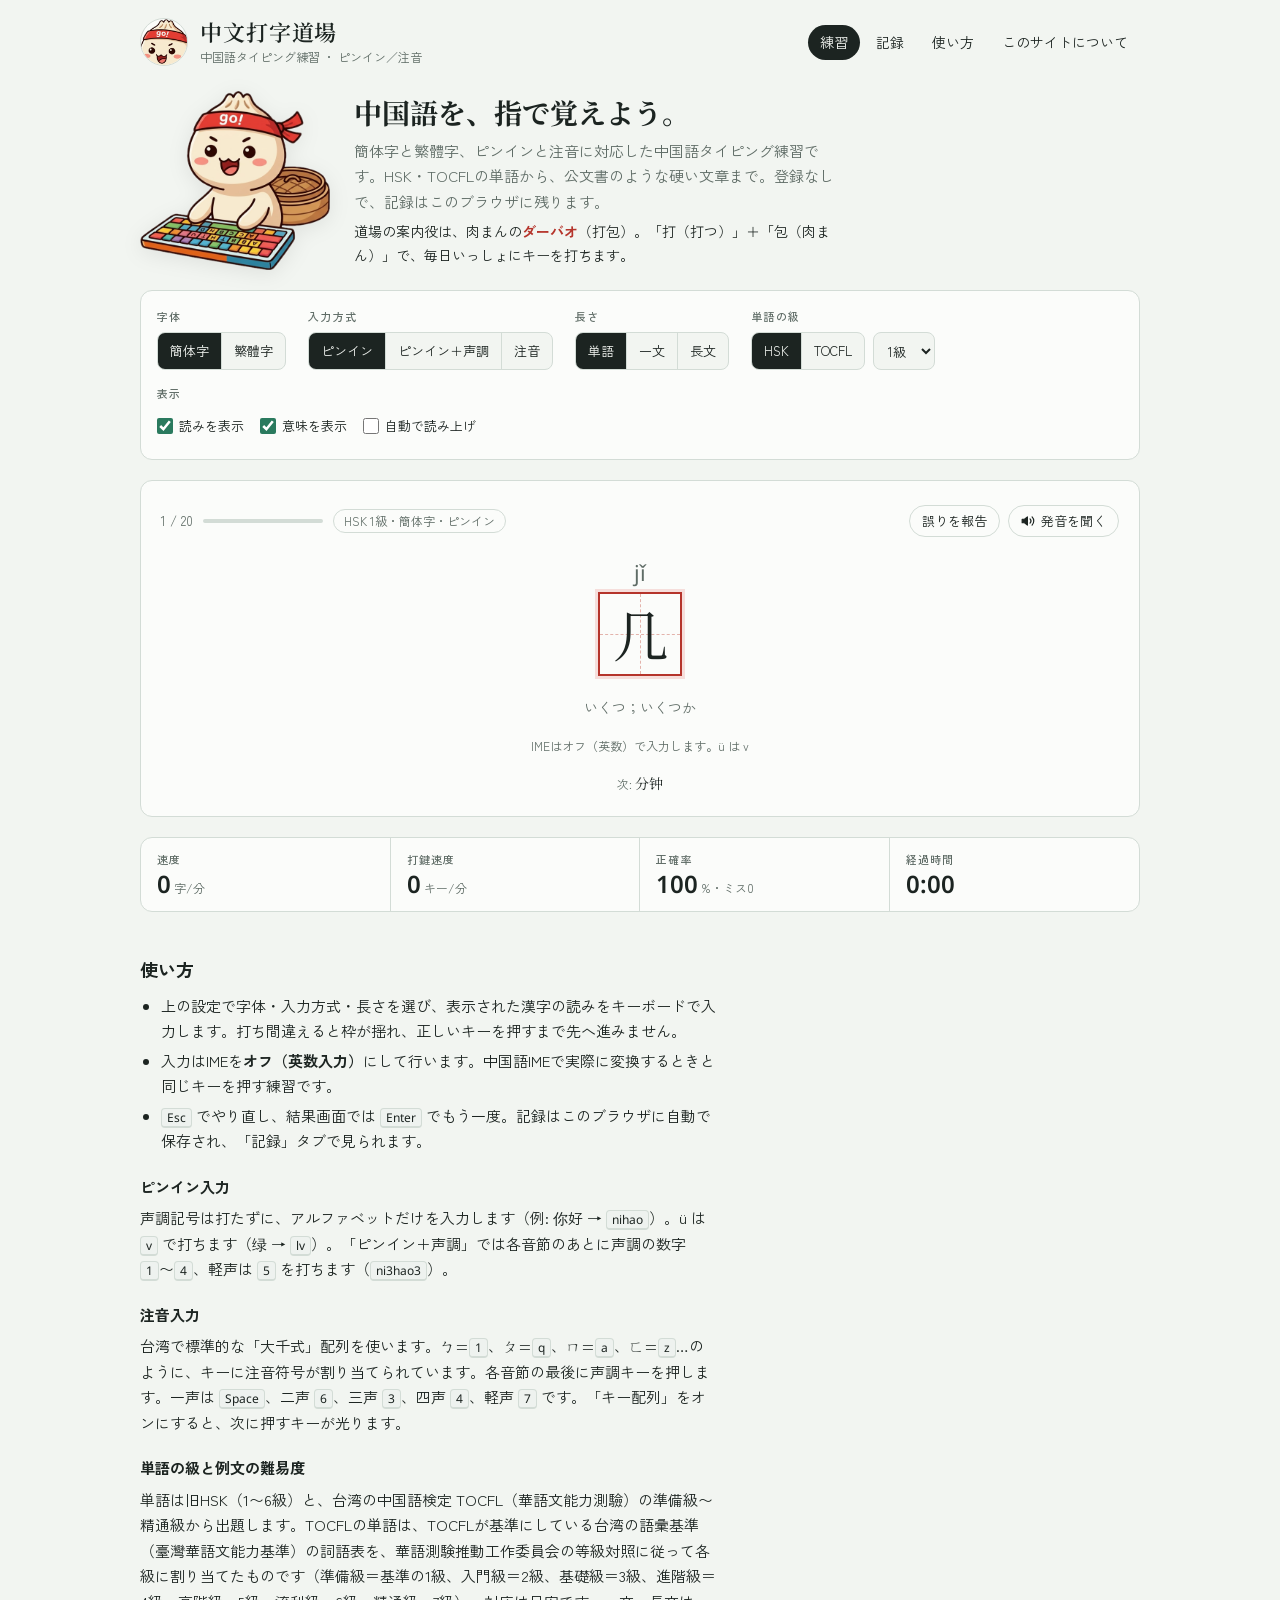
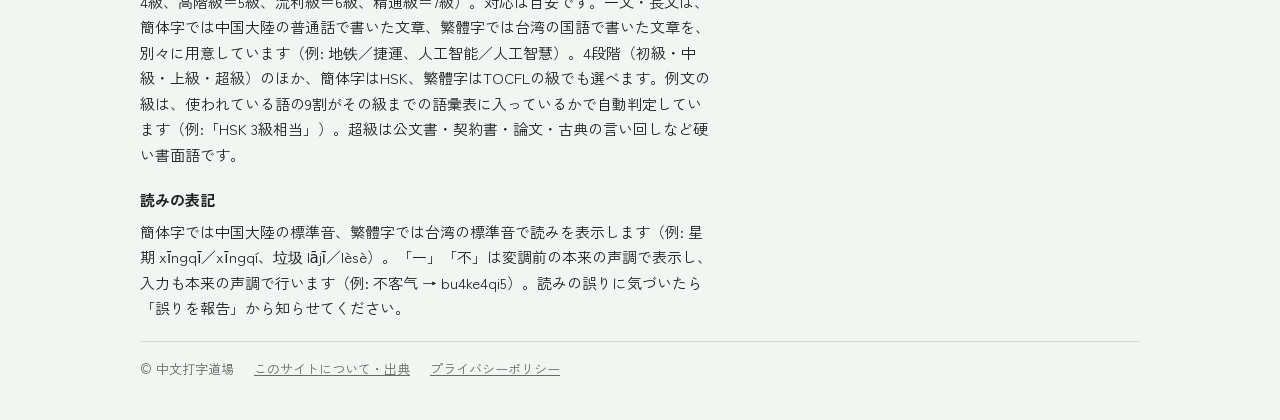
==== commit aa69df7d: "例文を簡体字（大陸の普通話）と繁體字（台湾の国語）で別々に持つ - content/texts-cn.txt（簡体字・大陸の言い方と発音）と texts-tw.txt（繁體字・台湾の言い方と発音）に分" ====
--- a/index.html
+++ b/index.html
@@ -155,7 +155,7 @@
       <h3>注音入力</h3>
       <p>台湾で標準的な「大千式」配列を使います。ㄅ=<kbd>1</kbd>、ㄆ=<kbd>q</kbd>、ㄇ=<kbd>a</kbd>、ㄈ=<kbd>z</kbd>…のように、キーに注音符号が割り当てられています。各音節の最後に声調キーを押します。一声は <kbd>Space</kbd>、二声 <kbd>6</kbd>、三声 <kbd>3</kbd>、四声 <kbd>4</kbd>、軽声 <kbd>7</kbd> です。「キー配列」をオンにすると、次に押すキーが光ります。</p>
       <h3>単語の級と例文の難易度</h3>
-      <p>単語は旧HSK（1〜6級）と、台湾の中国語検定 TOCFL（華語文能力測驗）の準備級〜精通級から出題します。TOCFLの単語は、TOCFLが基準にしている台湾の語彙基準（臺灣華語文能力基準）の詞語表を、華語測験推動工作委員会の等級対照に従って各級に割り当てたものです（準備級＝基準の1級、入門級＝2級、基礎級＝3級、進階級＝4級、高階級＝5級、流利級＝6級、精通級＝7級）。対応は目安です。一文・長文は初級・中級・上級・超級の4段階で選べるほか、HSK・TOCFLの級でも選べます。例文の級は、使われている語の9割がその級までの語彙表に入っているかで自動判定しています（例:「HSK 3級相当」）。超級は公文書・契約書・論文・古典の言い回しなど硬い書面語です。</p>
+      <p>単語は旧HSK（1〜6級）と、台湾の中国語検定 TOCFL（華語文能力測驗）の準備級〜精通級から出題します。TOCFLの単語は、TOCFLが基準にしている台湾の語彙基準（臺灣華語文能力基準）の詞語表を、華語測験推動工作委員会の等級対照に従って各級に割り当てたものです（準備級＝基準の1級、入門級＝2級、基礎級＝3級、進階級＝4級、高階級＝5級、流利級＝6級、精通級＝7級）。対応は目安です。一文・長文は、簡体字では中国大陸の普通話で書いた文章、繁體字では台湾の国語で書いた文章を、別々に用意しています（例: 地铁／捷運、人工智能／人工智慧）。4段階（初級・中級・上級・超級）のほか、簡体字はHSK、繁體字はTOCFLの級でも選べます。例文の級は、使われている語の9割がその級までの語彙表に入っているかで自動判定しています（例:「HSK 3級相当」）。超級は公文書・契約書・論文・古典の言い回しなど硬い書面語です。</p>
       <h3>読みの表記</h3>
       <p>簡体字では中国大陸の標準音、繁體字では台湾の標準音で読みを表示します（例: 星期 xīngqī／xīngqí、垃圾 lājī／lèsè）。「一」「不」は変調前の本来の声調で表示し、入力も本来の声調で行います（例: 不客气 → bu4ke4qi5）。読みの誤りに気づいたら「誤りを報告」から知らせてください。</p>
     </article>
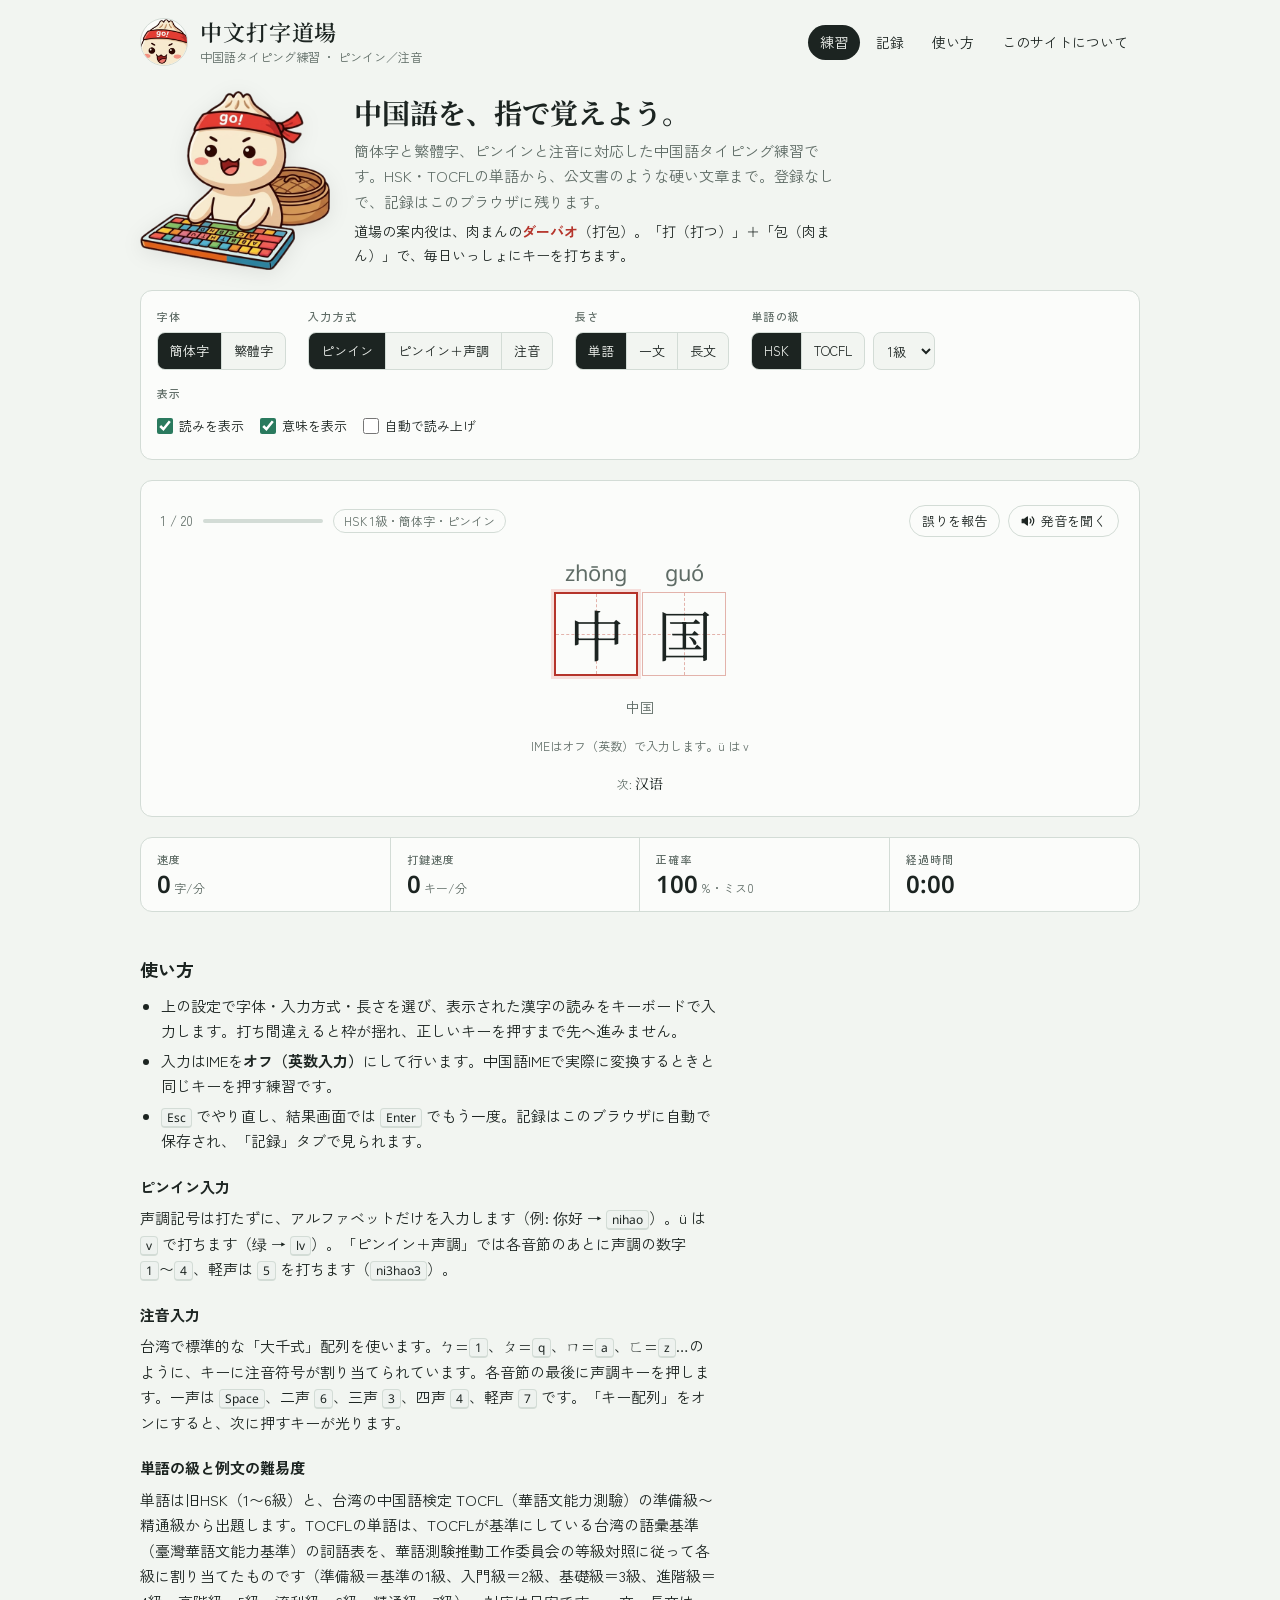
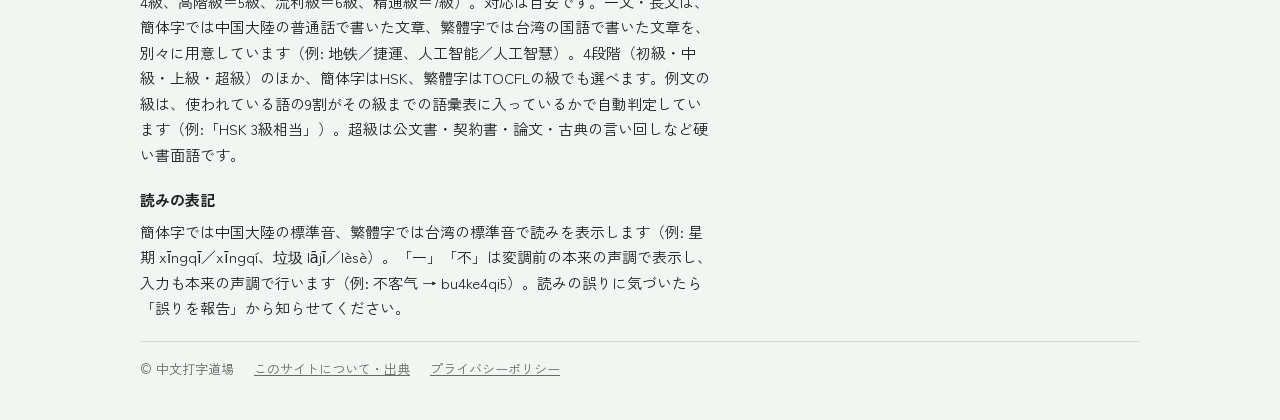
==== commit 06862c50: "Tatoeba のネイティブの例文を約3,100件取り込む - 中国語を母語とする人が書いた、日本語訳つきの文だけを選ぶ（CC BY 2.0 FR） - 簡体字の文は大陸版、繁體字の文は台湾版、どちら" ====
--- a/index.html
+++ b/index.html
@@ -124,7 +124,7 @@
           </div>
           <div class="stage" id="stage"><div class="line" id="line"><p class="loading">読み込み中…</p></div></div>
           <p class="meaning" id="meaning"></p>
-          <p class="source" id="itemSrc" hidden>話題の出典: <a target="_blank" rel="noopener"></a></p>
+          <p class="source" id="itemSrc" hidden><span id="itemSrcLabel">出典</span>: <a target="_blank" rel="noopener"></a></p>
           <p class="hint" id="hint"></p>
           <div class="kbd" id="kbd" hidden></div>
           <p class="next" id="next"></p>
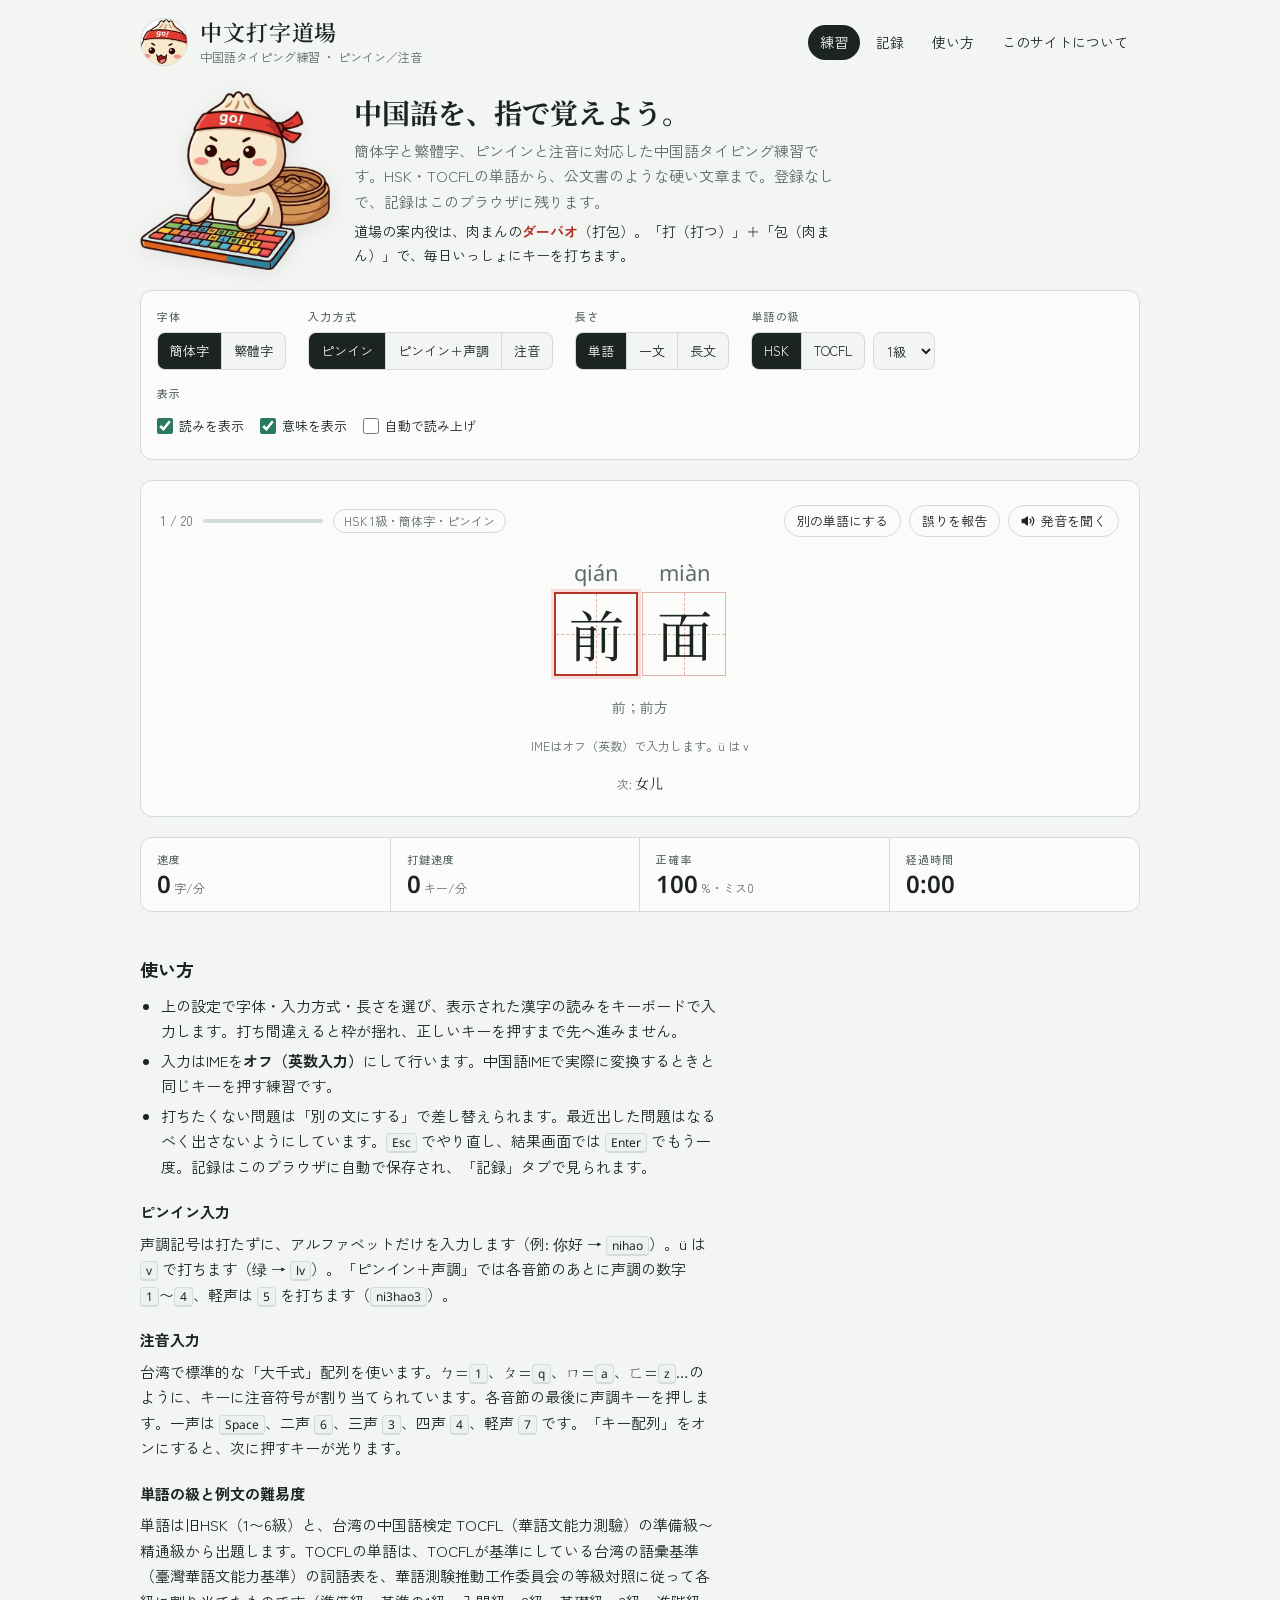
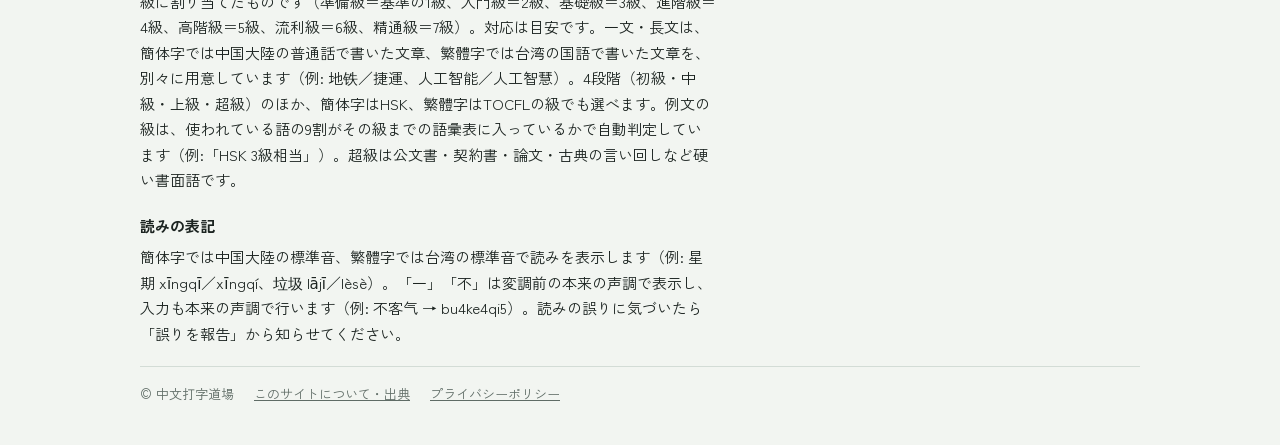
==== commit b2c5699a: "「別の文にする」ボタンと、最近出した問題を避ける出題 - 練習中の問題を、同じ条件の別の問題に差し替えるボタン（単語では「別の単語にする」） - 出した問題をブラウザに覚えておき、まだ出していない問題" ====
--- a/index.html
+++ b/index.html
@@ -115,6 +115,7 @@
           <div class="desk-top">
             <div class="progress"><span id="count">–</span><span class="bar"><i id="barFill"></i></span><span class="tag" id="courseTag"></span><span class="tag" id="itemLevel" hidden></span></div>
             <div style="display:flex; gap:8px; flex-wrap:wrap">
+            <button type="button" class="pill-btn" id="skipBtn">別の文にする</button>
             <button type="button" class="pill-btn" id="reportBtn">誤りを報告</button>
             <button type="button" class="pill-btn" id="speakBtn">
               <svg viewBox="0 0 24 24" fill="none" stroke="currentColor" stroke-width="2" stroke-linecap="round" stroke-linejoin="round" aria-hidden="true"><path d="M11 5 6 9H2v6h4l5 4V5z" fill="currentColor"/><path d="M15.5 8.5a5 5 0 0 1 0 7"/><path d="M19 5a10 10 0 0 1 0 14"/></svg>
@@ -148,7 +149,7 @@
       <ul>
         <li>上の設定で字体・入力方式・長さを選び、表示された漢字の読みをキーボードで入力します。打ち間違えると枠が揺れ、正しいキーを押すまで先へ進みません。</li>
         <li>入力はIMEを<strong>オフ（英数入力）</strong>にして行います。中国語IMEで実際に変換するときと同じキーを押す練習です。</li>
-        <li><kbd>Esc</kbd> でやり直し、結果画面では <kbd>Enter</kbd> でもう一度。記録はこのブラウザに自動で保存され、「記録」タブで見られます。</li>
+        <li>打ちたくない問題は「別の文にする」で差し替えられます。最近出した問題はなるべく出さないようにしています。<kbd>Esc</kbd> でやり直し、結果画面では <kbd>Enter</kbd> でもう一度。記録はこのブラウザに自動で保存され、「記録」タブで見られます。</li>
       </ul>
       <h3>ピンイン入力</h3>
       <p>声調記号は打たずに、アルファベットだけを入力します（例: 你好 → <kbd>nihao</kbd>）。ü は <kbd>v</kbd> で打ちます（绿 → <kbd>lv</kbd>）。「ピンイン＋声調」では各音節のあとに声調の数字 <kbd>1</kbd>〜<kbd>4</kbd>、軽声は <kbd>5</kbd> を打ちます（<kbd>ni3hao3</kbd>）。</p>
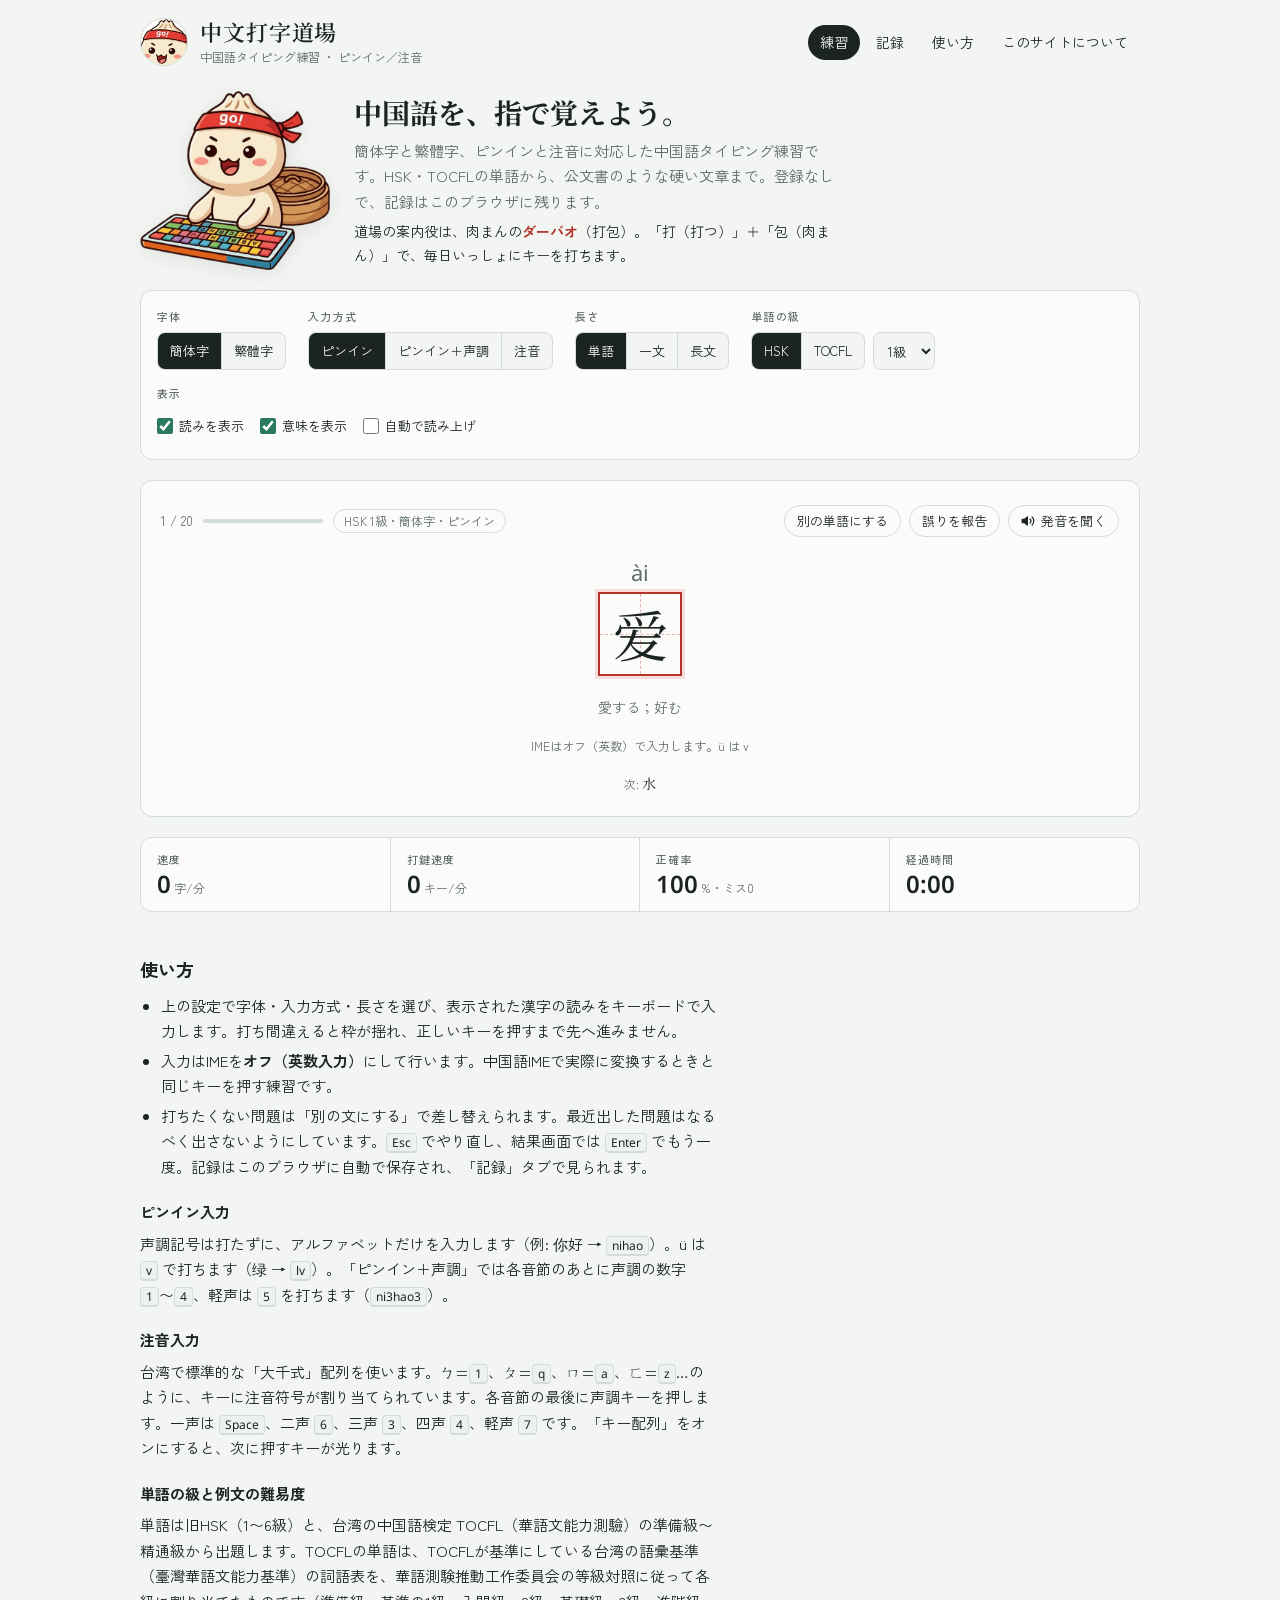
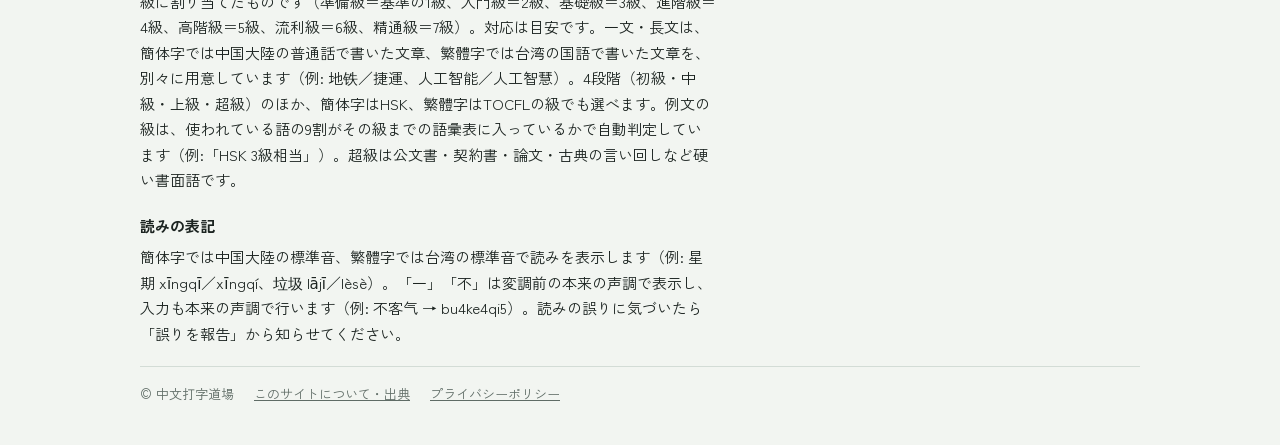
==== commit 8d352692: "更新直後にボタンが動かない問題を直す（URL に版番号を付ける） GitHub Pages のキャッシュで、新しいページと古いプログラムが混ざって読み込まれ、 「別の文にする」ボタンに処理が付いていな" ====
--- a/index.html
+++ b/index.html
@@ -16,8 +16,8 @@
 <link rel="preconnect" href="https://fonts.googleapis.com">
 <link rel="preconnect" href="https://fonts.gstatic.com" crossorigin>
 <link rel="stylesheet" href="https://fonts.googleapis.com/css2?family=Noto+Serif+SC:wght@400;600&family=Noto+Serif+TC:wght@400;600&family=Noto+Sans:wght@400;600&family=Noto+Sans+TC:wght@400;500&family=Zen+Kaku+Gothic+New:wght@400;500;700&display=swap">
-<link rel="stylesheet" href="assets/css/style.css">
-<script type="module" src="assets/js/ads.js"></script>
+<link rel="stylesheet" href="assets/css/style.css?v=202610190848">
+<script type="module" src="assets/js/ads.js?v=202610190848"></script>
 </head>
 <body>
 <div class="wrap">
@@ -174,6 +174,6 @@
     <a href="privacy.html">プライバシーポリシー</a>
   </footer>
 </div>
-<script type="module" src="assets/js/app.js"></script>
+<script type="module" src="assets/js/app.js?v=202610190848"></script>
 </body>
 </html>
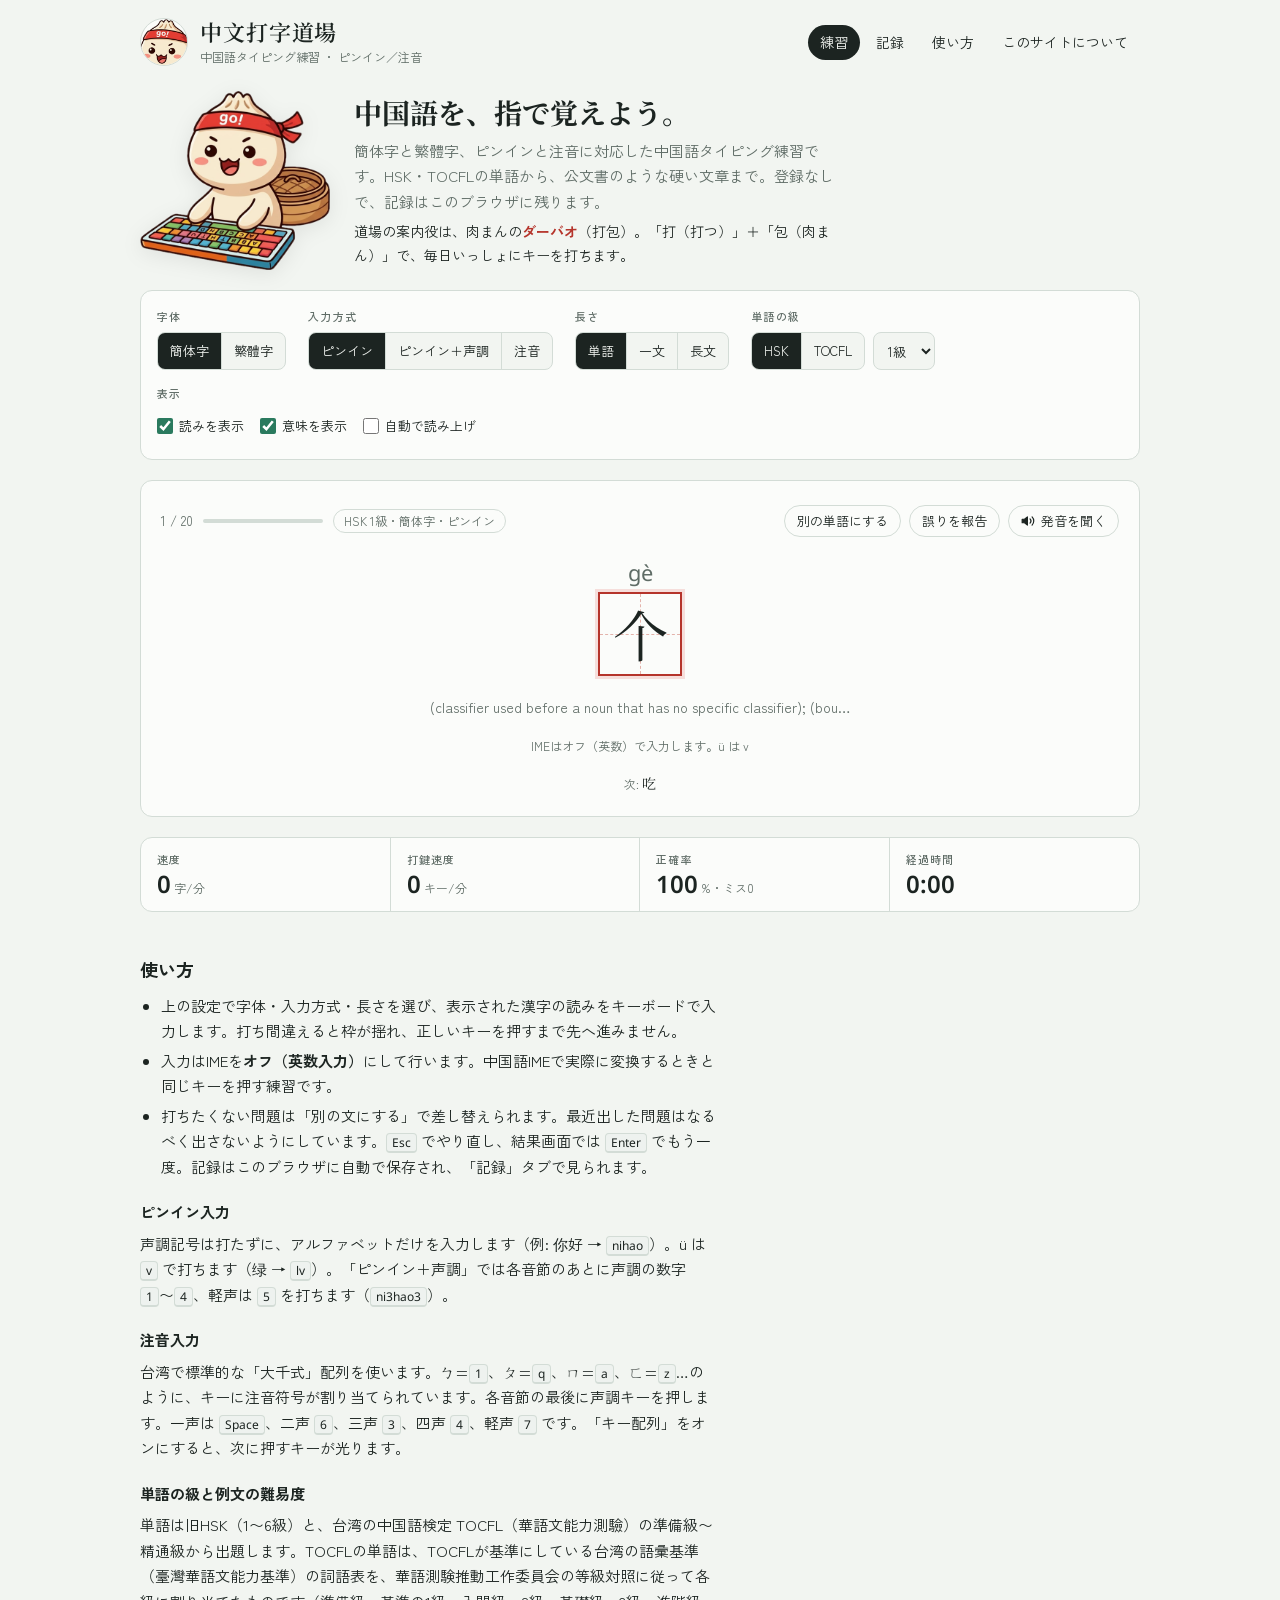
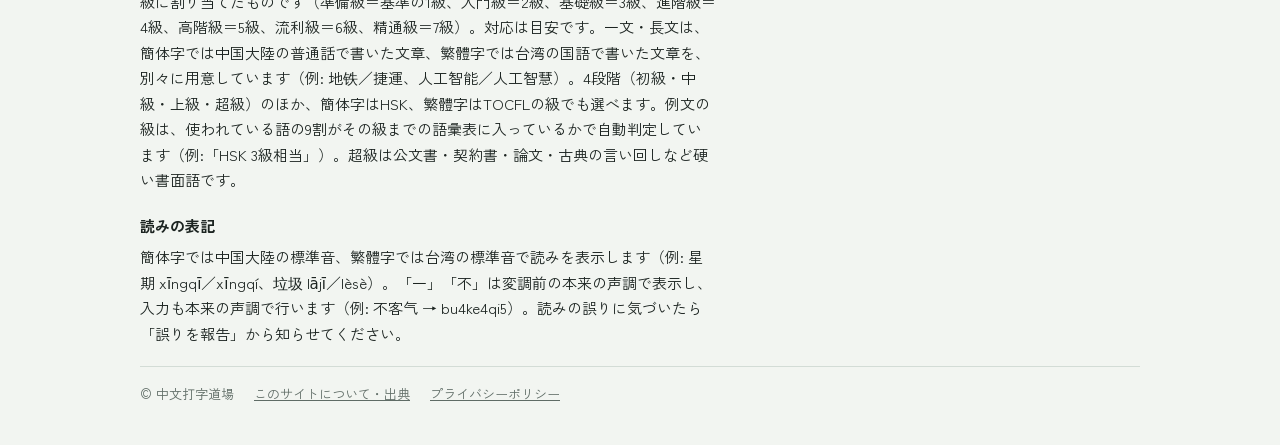
==== commit 764515c1: "超級の長文を各10件追加し、「別の文にする」を最後まで止めない - 簡体字: 大陸式の通知・論文要旨・環境の論説・契約条項・規程・式辞・気象の告知と、『荀子』『桃花源記』 - 繁體字: 台湾式の公文・" ====
--- a/index.html
+++ b/index.html
@@ -16,8 +16,8 @@
 <link rel="preconnect" href="https://fonts.googleapis.com">
 <link rel="preconnect" href="https://fonts.gstatic.com" crossorigin>
 <link rel="stylesheet" href="https://fonts.googleapis.com/css2?family=Noto+Serif+SC:wght@400;600&family=Noto+Serif+TC:wght@400;600&family=Noto+Sans:wght@400;600&family=Noto+Sans+TC:wght@400;500&family=Zen+Kaku+Gothic+New:wght@400;500;700&display=swap">
-<link rel="stylesheet" href="assets/css/style.css?v=202610190848">
-<script type="module" src="assets/js/ads.js?v=202610190848"></script>
+<link rel="stylesheet" href="assets/css/style.css?v=202610190854">
+<script type="module" src="assets/js/ads.js?v=202610190854"></script>
 </head>
 <body>
 <div class="wrap">
@@ -174,6 +174,6 @@
     <a href="privacy.html">プライバシーポリシー</a>
   </footer>
 </div>
-<script type="module" src="assets/js/app.js?v=202610190848"></script>
+<script type="module" src="assets/js/app.js?v=202610190854"></script>
 </body>
 </html>
